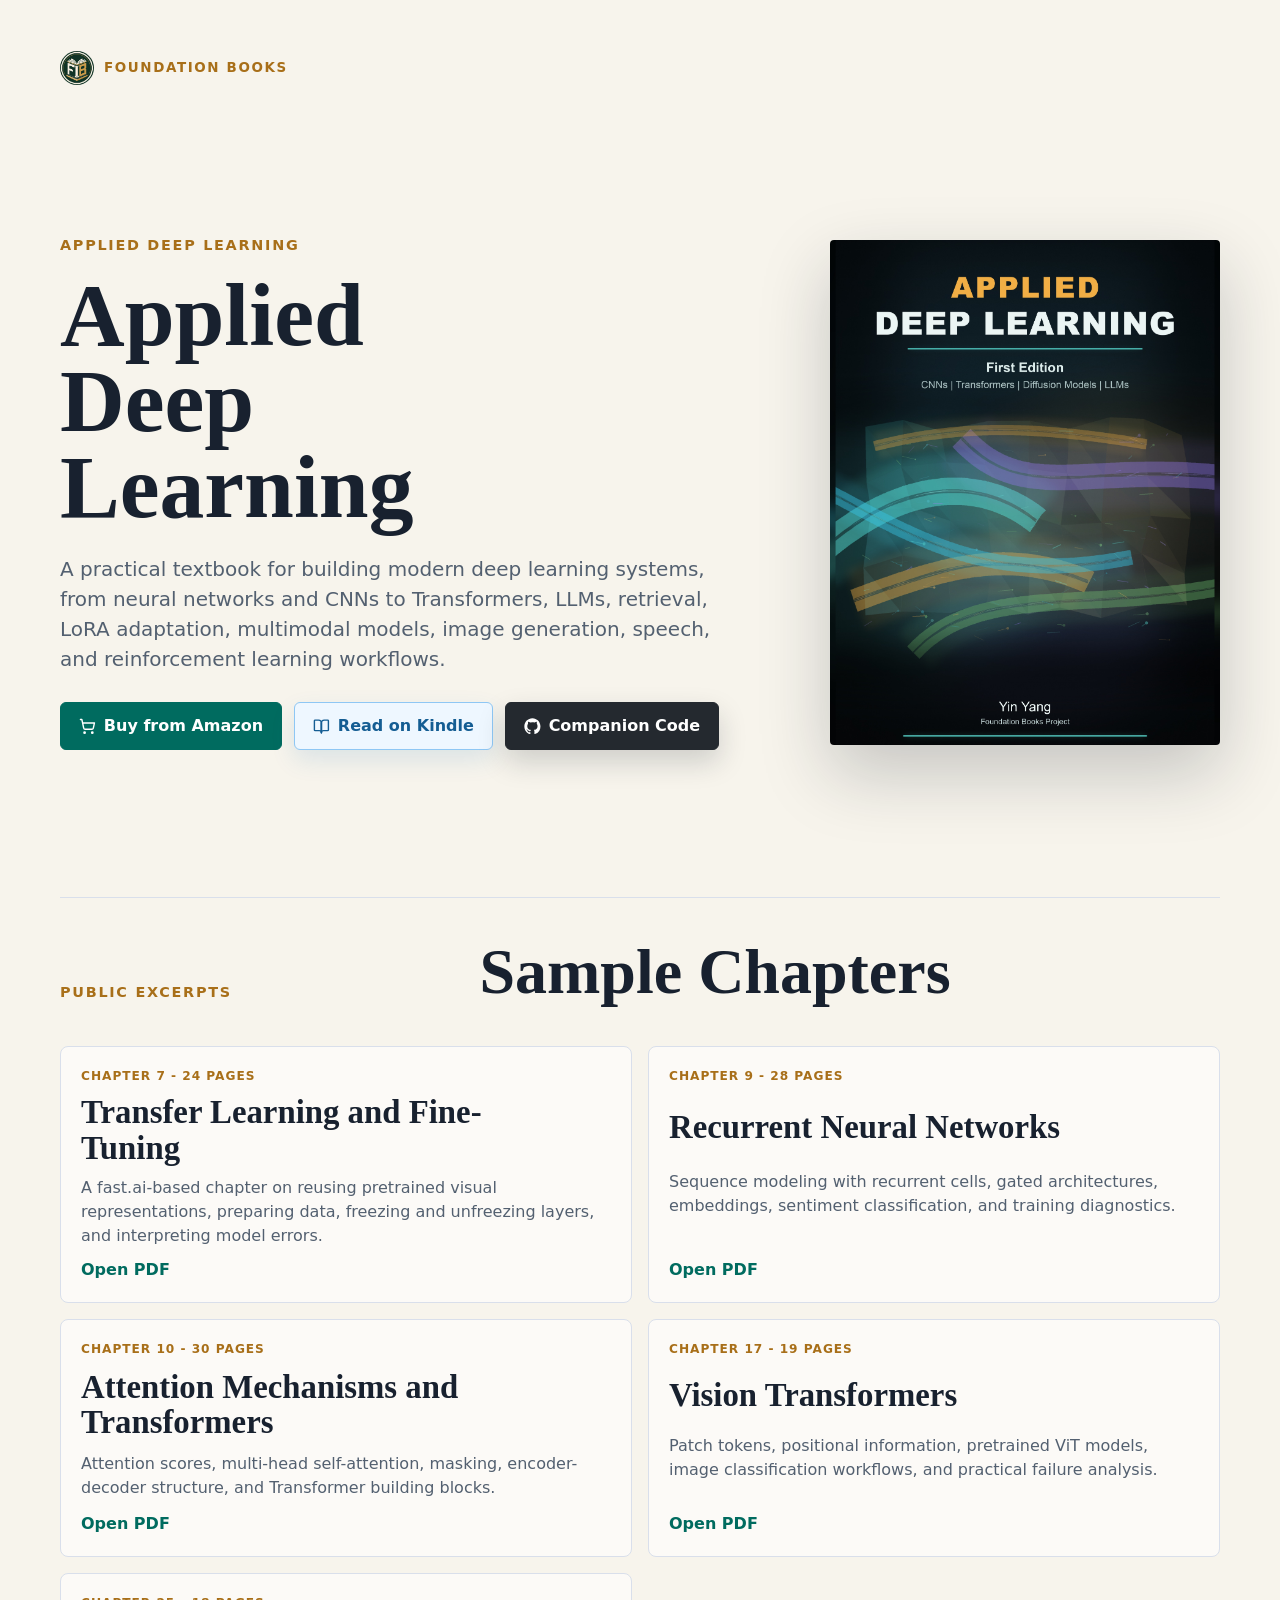
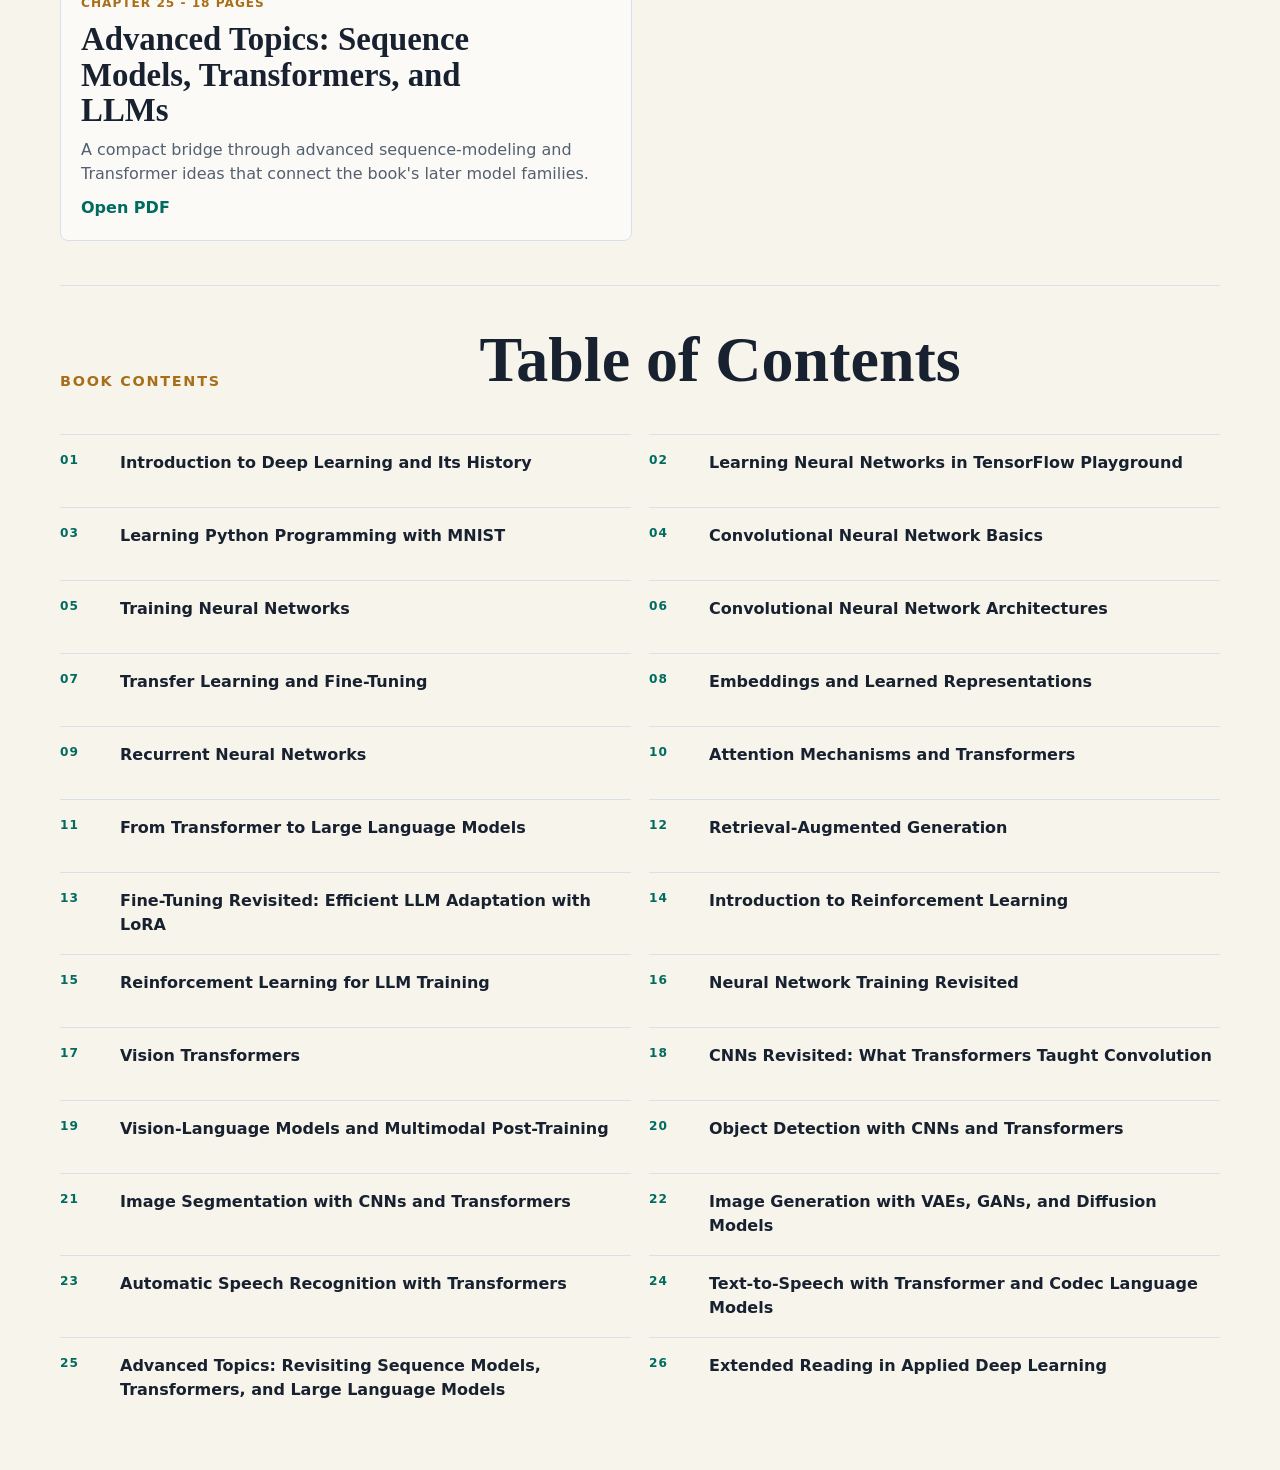
==== applied-deep-learning/index.html @ d420e92d "Update ADL Kindle link" ====
<!doctype html>
<html lang="en">
  <head>
    <meta charset="utf-8">
    <meta name="viewport" content="width=device-width, initial-scale=1">
    <title>Applied Deep Learning | Foundation Books</title>
    <meta
      name="description"
      content="Book page for Applied Deep Learning by Yin Yang, with sample chapters, table of contents, Amazon, and companion code."
    >
    <meta property="og:title" content="Applied Deep Learning">
    <meta
      property="og:description"
      content="A Foundation Books textbook page with sample chapters, table of contents, Amazon, and companion code."
    >
    <meta property="og:type" content="book">
    <meta property="og:image" content="../assets/applied-deep-learning-cover.jpg">
    <link rel="icon" type="image/png" href="../assets/foundation-books-logo.png">
    <link rel="apple-touch-icon" href="../assets/foundation-books-logo.png">
    <link rel="stylesheet" href="../styles.css?v=kindle-button-20260619-2">
  </head>
  <body>
    <main class="page book-page">
      <nav class="site-nav" aria-label="Site">
        <a class="site-brand" href="../">
          <img
            class="site-brand-logo"
            src="../assets/foundation-books-logo.png"
            alt=""
            width="460"
            height="460"
          >
          <span>Foundation Books</span>
        </a>
      </nav>
      <section class="hero" aria-labelledby="title">
        <div class="hero-copy">
          <p class="publisher">Applied Deep Learning</p>
          <h1 id="title">Applied Deep Learning</h1>
          <p class="subtitle">
            A practical textbook for building modern deep learning systems,
            from neural networks and CNNs to Transformers, LLMs, retrieval,
            LoRA adaptation, multimodal models, image generation, speech, and
            reinforcement learning workflows.
          </p>
          <div class="actions" aria-label="Primary links">
            <a
              class="button primary"
              href="https://www.amazon.com/dp/B0GZF7QRSH"
            >
              <svg
                class="button-icon"
                aria-hidden="true"
                viewBox="0 0 24 24"
                fill="none"
                stroke="currentColor"
                stroke-width="2"
                stroke-linecap="round"
                stroke-linejoin="round"
              >
                <circle cx="8" cy="21" r="1"></circle>
                <circle cx="19" cy="21" r="1"></circle>
                <path d="M2.05 2.05h2l2.66 12.42a2 2 0 0 0 2 1.58h9.78a2 2 0 0 0 1.95-1.57l1.65-7.43H5.12"></path>
              </svg>
              <span>Buy from Amazon</span>
            </a>
            <a
              class="button kindle"
              href="https://www.amazon.com/dp/B0GZF9221X"
            >
              <svg
                class="button-icon"
                aria-hidden="true"
                viewBox="0 0 24 24"
                fill="none"
                stroke="currentColor"
                stroke-width="2"
                stroke-linecap="round"
                stroke-linejoin="round"
              >
                <path d="M12 7v14"></path>
                <path d="M3 18a1 1 0 0 1-1-1V4a1 1 0 0 1 1-1h5a4 4 0 0 1 4 4v14a3 3 0 0 0-3-3z"></path>
                <path d="M21 18a1 1 0 0 0 1-1V4a1 1 0 0 0-1-1h-5a4 4 0 0 0-4 4v14a3 3 0 0 1 3-3z"></path>
              </svg>
              <span>Read on Kindle</span>
            </a>
            <a
              class="button github"
              href="https://github.com/foundation-books/applied-deep-learning-code"
            >
              <svg
                class="button-icon"
                aria-hidden="true"
                viewBox="0 0 24 24"
                fill="currentColor"
              >
                <path d="M12 .5C5.65.5.5 5.65.5 12c0 5.09 3.29 9.39 7.86 10.91.58.1.79-.25.79-.56v-2.16c-3.2.7-3.87-1.36-3.87-1.36-.52-1.33-1.28-1.69-1.28-1.69-1.05-.72.08-.71.08-.71 1.16.08 1.77 1.19 1.77 1.19 1.03 1.76 2.7 1.25 3.36.96.1-.75.4-1.25.73-1.54-2.55-.29-5.24-1.28-5.24-5.68 0-1.25.45-2.28 1.19-3.08-.12-.29-.52-1.46.11-3.04 0 0 .97-.31 3.17 1.18A10.9 10.9 0 0 1 12 6.02c.98 0 1.96.13 2.88.39 2.2-1.49 3.17-1.18 3.17-1.18.63 1.58.23 2.75.11 3.04.74.8 1.19 1.83 1.19 3.08 0 4.42-2.69 5.39-5.25 5.68.41.36.78 1.06.78 2.14v3.18c0 .31.21.67.79.56A11.51 11.51 0 0 0 23.5 12C23.5 5.65 18.35.5 12 .5Z"></path>
              </svg>
              <span>Companion Code</span>
            </a>
          </div>
        </div>
        <figure class="cover-panel">
          <img
            src="../assets/applied-deep-learning-cover.jpg"
            alt="Cover of Applied Deep Learning"
            width="2550"
            height="3300"
          >
        </figure>
      </section>
      <section class="samples" aria-labelledby="sample-chapters">
        <div class="section-heading">
          <p class="publisher">Public excerpts</p>
          <h2 id="sample-chapters">Sample Chapters</h2>
        </div>
        <div class="sample-list">
          <a
            class="sample-card"
            href="sample-chapters/transfer-learning-and-fine-tuning.pdf"
          >
            <span class="sample-meta">Chapter 7 - 24 pages</span>
            <span class="sample-title">Transfer Learning and Fine-Tuning</span>
            <span class="sample-description">
              A fast.ai-based chapter on reusing pretrained visual
              representations, preparing data, freezing and unfreezing layers,
              and interpreting model errors.
            </span>
            <span class="sample-action">Open PDF</span>
          </a>
          <a
            class="sample-card"
            href="sample-chapters/recurrent-neural-networks.pdf"
          >
            <span class="sample-meta">Chapter 9 - 28 pages</span>
            <span class="sample-title">Recurrent Neural Networks</span>
            <span class="sample-description">
              Sequence modeling with recurrent cells, gated architectures,
              embeddings, sentiment classification, and training diagnostics.
            </span>
            <span class="sample-action">Open PDF</span>
          </a>
          <a
            class="sample-card"
            href="sample-chapters/attention-mechanisms-and-transformers.pdf"
          >
            <span class="sample-meta">Chapter 10 - 30 pages</span>
            <span class="sample-title">Attention Mechanisms and Transformers</span>
            <span class="sample-description">
              Attention scores, multi-head self-attention, masking,
              encoder-decoder structure, and Transformer building blocks.
            </span>
            <span class="sample-action">Open PDF</span>
          </a>
          <a
            class="sample-card"
            href="sample-chapters/vision-transformers.pdf"
          >
            <span class="sample-meta">Chapter 17 - 19 pages</span>
            <span class="sample-title">Vision Transformers</span>
            <span class="sample-description">
              Patch tokens, positional information, pretrained ViT models,
              image classification workflows, and practical failure analysis.
            </span>
            <span class="sample-action">Open PDF</span>
          </a>
          <a
            class="sample-card"
            href="sample-chapters/advanced-topics-sequence-models-transformers-llms.pdf"
          >
            <span class="sample-meta">Chapter 25 - 18 pages</span>
            <span class="sample-title">
              Advanced Topics: Sequence Models, Transformers, and LLMs
            </span>
            <span class="sample-description">
              A compact bridge through advanced sequence-modeling and
              Transformer ideas that connect the book's later model families.
            </span>
            <span class="sample-action">Open PDF</span>
          </a>
        </div>
      </section>
      <section class="contents" aria-labelledby="contents-title">
        <div class="section-heading">
          <p class="publisher">Book contents</p>
          <h2 id="contents-title">Table of Contents</h2>
        </div>
        <ol class="toc-list">
          <li>Introduction to Deep Learning and Its History</li>
          <li>Learning Neural Networks in TensorFlow Playground</li>
          <li>Learning Python Programming with MNIST</li>
          <li>Convolutional Neural Network Basics</li>
          <li>Training Neural Networks</li>
          <li>Convolutional Neural Network Architectures</li>
          <li>Transfer Learning and Fine-Tuning</li>
          <li>Embeddings and Learned Representations</li>
          <li>Recurrent Neural Networks</li>
          <li>Attention Mechanisms and Transformers</li>
          <li>From Transformer to Large Language Models</li>
          <li>Retrieval-Augmented Generation</li>
          <li>Fine-Tuning Revisited: Efficient LLM Adaptation with LoRA</li>
          <li>Introduction to Reinforcement Learning</li>
          <li>Reinforcement Learning for LLM Training</li>
          <li>Neural Network Training Revisited</li>
          <li>Vision Transformers</li>
          <li>CNNs Revisited: What Transformers Taught Convolution</li>
          <li>Vision-Language Models and Multimodal Post-Training</li>
          <li>Object Detection with CNNs and Transformers</li>
          <li>Image Segmentation with CNNs and Transformers</li>
          <li>Image Generation with VAEs, GANs, and Diffusion Models</li>
          <li>Automatic Speech Recognition with Transformers</li>
          <li>Text-to-Speech with Transformer and Codec Language Models</li>
          <li>
            Advanced Topics: Revisiting Sequence Models, Transformers, and
            Large Language Models
          </li>
          <li>Extended Reading in Applied Deep Learning</li>
        </ol>
      </section>
    </main>
  </body>
</html>
---- styles.css ----
:root {
  color-scheme: light;
  --ink: #18212f;
  --muted: #536070;
  --line: #d9dfeb;
  --paper: #f7f4ec;
  --panel: #ffffff;
  --accent: #006b5f;
  --accent-strong: #034b42;
  --gold: #a86f19;
}

* {
  box-sizing: border-box;
}

html {
  min-height: 100%;
  background: var(--paper);
}

body {
  min-height: 100%;
  margin: 0;
  color: var(--ink);
  font-family:
    Inter, ui-sans-serif, system-ui, -apple-system, BlinkMacSystemFont, "Segoe UI",
    sans-serif;
  line-height: 1.5;
}

a {
  color: inherit;
}

.page {
  min-height: 100vh;
  padding: clamp(24px, 4vw, 56px);
}

.home-page {
  display: block;
}

.home-header,
.book-shelf,
.site-nav {
  max-width: 1160px;
  margin-right: auto;
  margin-left: auto;
}

.home-header {
  padding-top: clamp(12px, 4vw, 48px);
}

.home-header h1 {
  max-width: 13ch;
}

.brand-lockup {
  display: inline-flex;
  align-items: center;
  gap: 14px;
  margin-bottom: 16px;
}

.brand-lockup .publisher {
  margin: 0;
}

.brand-logo {
  display: block;
  width: clamp(58px, 8vw, 76px);
  height: auto;
  border-radius: 50%;
  box-shadow: 0 16px 36px rgba(24, 33, 47, 0.16);
}

.book-shelf {
  margin-top: clamp(42px, 8vw, 86px);
  padding-top: clamp(24px, 4vw, 42px);
  border-top: 1px solid var(--line);
}

.site-nav {
  margin-bottom: clamp(24px, 4vw, 40px);
}

.site-nav a {
  color: var(--gold);
  font-size: 0.84rem;
  font-weight: 900;
  letter-spacing: 0.12em;
  text-decoration: none;
  text-transform: uppercase;
}

.site-brand {
  display: inline-flex;
  align-items: center;
  gap: 10px;
}

.site-brand-logo {
  display: block;
  width: 34px;
  height: auto;
  border-radius: 50%;
}

.site-nav a:hover,
.site-nav a:focus-visible {
  color: var(--accent);
}

.book-card {
  display: grid;
  grid-template-columns: minmax(180px, 270px) minmax(0, 1fr);
  gap: clamp(22px, 5vw, 54px);
  align-items: center;
  margin-top: clamp(24px, 5vw, 42px);
  padding: clamp(18px, 4vw, 34px);
  border: 1px solid var(--line);
  border-radius: 8px;
  background: rgba(255, 255, 255, 0.64);
  text-decoration: none;
}

.book-card:hover,
.book-card:focus-visible,
.book-card:focus-within {
  border-color: rgba(0, 107, 95, 0.42);
  background: #ffffff;
}

.book-card:focus-visible {
  outline: 3px solid rgba(0, 107, 95, 0.28);
  outline-offset: 3px;
}

.book-card img {
  display: block;
  width: 100%;
  height: auto;
  border-radius: 4px;
  box-shadow: 0 22px 52px rgba(24, 33, 47, 0.18);
}

.book-card-cover,
.book-card-title-link {
  color: inherit;
  text-decoration: none;
}

.book-card-cover:focus-visible,
.book-card-title-link:focus-visible {
  outline: 3px solid rgba(0, 107, 95, 0.28);
  outline-offset: 3px;
}

.book-card-copy {
  display: grid;
  gap: 12px;
}

.book-card-label {
  color: var(--gold);
  font-size: 0.78rem;
  font-weight: 900;
  letter-spacing: 0.08em;
  text-transform: uppercase;
}

.book-card-title {
  font-family: Georgia, "Times New Roman", serif;
  font-size: clamp(2rem, 5vw, 4.25rem);
  font-weight: 700;
  line-height: 1.02;
}

.book-card-description {
  max-width: 48ch;
  color: var(--muted);
  font-size: clamp(1.05rem, 2vw, 1.22rem);
}

.book-card-meta {
  color: var(--muted);
  font-weight: 800;
}

.book-card-actions {
  display: flex;
  flex-wrap: wrap;
  gap: 10px;
  align-items: center;
  justify-self: start;
  margin-top: 2px;
}

.book-card-actions .button {
  min-height: 44px;
  padding: 0 14px;
}

.hero {
  display: grid;
  grid-template-columns: minmax(0, 1fr) minmax(260px, 390px);
  gap: clamp(28px, 5vw, 72px);
  align-items: center;
  max-width: 1160px;
  min-height: min(760px, calc(100vh - clamp(112px, 14vw, 180px)));
  margin: 0 auto;
}

.hero-copy {
  max-width: 680px;
  min-width: 0;
}

.publisher {
  margin: 0 0 16px;
  color: var(--gold);
  font-size: 0.9rem;
  font-weight: 800;
  letter-spacing: 0.12em;
  text-transform: uppercase;
}

h1 {
  max-width: min(100%, 11ch);
  margin: 0;
  font-family: Georgia, "Times New Roman", serif;
  font-size: clamp(3rem, 7vw, 6.2rem);
  font-weight: 700;
  letter-spacing: 0;
  line-height: 0.96;
  overflow-wrap: break-word;
}

.subtitle {
  max-width: 62ch;
  margin: 24px 0 0;
  color: var(--muted);
  font-size: clamp(1.05rem, 2vw, 1.25rem);
}

.actions {
  display: flex;
  flex-wrap: wrap;
  gap: 12px;
  margin-top: 28px;
}

.button {
  display: inline-flex;
  align-items: center;
  justify-content: center;
  gap: 8px;
  min-height: 48px;
  padding: 0 18px;
  border: 1px solid var(--line);
  border-radius: 6px;
  font-weight: 800;
  text-decoration: none;
}

.button-icon {
  flex: 0 0 auto;
  width: 1.05em;
  height: 1.05em;
}

.button.primary {
  border-color: var(--accent);
  background: var(--accent);
  color: #ffffff;
}

.button.primary:hover,
.button.primary:focus-visible {
  background: var(--accent-strong);
  border-color: var(--accent-strong);
}

.button.secondary {
  background: rgba(255, 255, 255, 0.62);
}

.button.secondary:hover,
.button.secondary:focus-visible {
  background: #ffffff;
}

.button.kindle {
  border-color: #8ec7f4;
  background: #eef7ff;
  color: #145d93;
  box-shadow: 0 10px 24px rgba(20, 110, 180, 0.12);
}

.button.kindle:hover,
.button.kindle:focus-visible {
  border-color: #146eb4;
  background: #146eb4;
  color: #ffffff;
  box-shadow: 0 14px 30px rgba(20, 110, 180, 0.24);
}

.button.github {
  border-color: #24292f;
  background: #24292f;
  color: #ffffff;
  box-shadow: 0 12px 28px rgba(24, 33, 47, 0.18);
}

.button.github:hover,
.button.github:focus-visible {
  border-color: #0969da;
  background: #0969da;
  box-shadow: 0 14px 32px rgba(9, 105, 218, 0.22);
}

.button:focus-visible {
  outline: 3px solid rgba(0, 107, 95, 0.28);
  outline-offset: 3px;
}

.facts {
  display: grid;
  grid-template-columns: repeat(3, minmax(0, 1fr));
  gap: 14px;
  margin: 34px 0 0;
}

.facts div {
  padding-top: 14px;
  border-top: 1px solid var(--line);
}

.facts dt {
  margin: 0 0 4px;
  color: var(--muted);
  font-size: 0.75rem;
  font-weight: 800;
  letter-spacing: 0.08em;
  text-transform: uppercase;
}

.facts dd {
  margin: 0;
  font-weight: 800;
}

.cover-panel {
  margin: 0;
  min-width: 0;
}

.cover-panel img {
  display: block;
  width: 100%;
  height: auto;
  border-radius: 4px;
  box-shadow: 0 28px 70px rgba(24, 33, 47, 0.22);
}

.contents {
  max-width: 1160px;
  margin: clamp(18px, 4vw, 44px) auto 0;
  padding-top: clamp(24px, 4vw, 42px);
  border-top: 1px solid var(--line);
}

.samples {
  max-width: 1160px;
  margin: clamp(18px, 4vw, 44px) auto 0;
  padding-top: clamp(24px, 4vw, 42px);
  border-top: 1px solid var(--line);
}

.section-heading {
  display: grid;
  grid-template-columns: minmax(0, 0.48fr) minmax(0, 1fr);
  gap: clamp(18px, 5vw, 64px);
  align-items: end;
}

.section-heading .publisher {
  margin: 0;
}

h2 {
  margin: 0;
  font-family: Georgia, "Times New Roman", serif;
  font-size: clamp(2rem, 5vw, 4rem);
  line-height: 1;
}

.toc-list {
  display: grid;
  grid-template-columns: repeat(2, minmax(0, 1fr));
  gap: 1px 18px;
  margin: clamp(24px, 5vw, 42px) 0 0;
  padding: 0;
  list-style: none;
  counter-reset: chapters;
}

.toc-list li {
  display: grid;
  grid-template-columns: 44px minmax(0, 1fr);
  gap: 16px;
  min-height: 72px;
  padding: 16px 0;
  border-top: 1px solid var(--line);
  color: var(--ink);
  font-weight: 800;
  counter-increment: chapters;
}

.toc-list li::before {
  color: var(--accent);
  content: counter(chapters, decimal-leading-zero);
  font-size: 0.76rem;
  font-weight: 900;
  letter-spacing: 0.08em;
}

.sample-list {
  display: grid;
  grid-template-columns: repeat(2, minmax(0, 1fr));
  gap: 16px;
  margin: clamp(24px, 5vw, 42px) 0 0;
}

.sample-card {
  display: grid;
  gap: 10px;
  min-height: 238px;
  padding: 20px;
  border: 1px solid var(--line);
  border-radius: 8px;
  background: rgba(255, 255, 255, 0.62);
  text-decoration: none;
}

.sample-card:hover,
.sample-card:focus-visible {
  border-color: rgba(0, 107, 95, 0.42);
  background: #ffffff;
}

.sample-card:focus-visible {
  outline: 3px solid rgba(0, 107, 95, 0.28);
  outline-offset: 3px;
}

.sample-meta {
  color: var(--gold);
  font-size: 0.76rem;
  font-weight: 900;
  letter-spacing: 0.08em;
  text-transform: uppercase;
}

.sample-title {
  max-width: 28ch;
  font-family: Georgia, "Times New Roman", serif;
  font-size: clamp(1.45rem, 3vw, 2.05rem);
  font-weight: 700;
  line-height: 1.08;
}

.sample-description {
  color: var(--muted);
}

.sample-action {
  align-self: end;
  color: var(--accent);
  font-weight: 900;
}

@media (max-width: 960px) {
  .book-page .hero {
    grid-template-columns: 1fr;
    align-items: start;
    min-height: 0;
  }

  .book-page .cover-panel {
    max-width: 300px;
  }
}

@media (max-width: 820px) {
  .page {
    padding: 22px;
  }

  .book-card {
    grid-template-columns: 1fr;
    align-items: start;
  }

  .book-card img {
    max-width: 240px;
  }

  .hero {
    grid-template-columns: 1fr;
    align-items: start;
    min-height: 0;
  }

  h1 {
    max-width: none;
  }

  .cover-panel {
    max-width: 280px;
  }

  .facts {
    grid-template-columns: repeat(3, minmax(0, 1fr));
    gap: 10px;
  }

  .facts dt {
    font-size: 0.68rem;
  }

  .facts dd {
    font-size: 0.9rem;
  }

  .section-heading,
  .sample-list,
  .toc-list {
    grid-template-columns: 1fr;
  }
}

@media (max-width: 460px) {
  .site-nav {
    margin-bottom: 18px;
  }

  .actions {
    display: grid;
    margin-top: 22px;
  }

  .button {
    width: 100%;
  }

  .book-card {
    padding: 16px;
  }

  .book-card img {
    max-width: 172px;
  }

  .facts {
    display: none;
  }

  .book-page .hero {
    gap: 20px;
  }

  .book-page .cover-panel {
    max-width: 210px;
  }
}
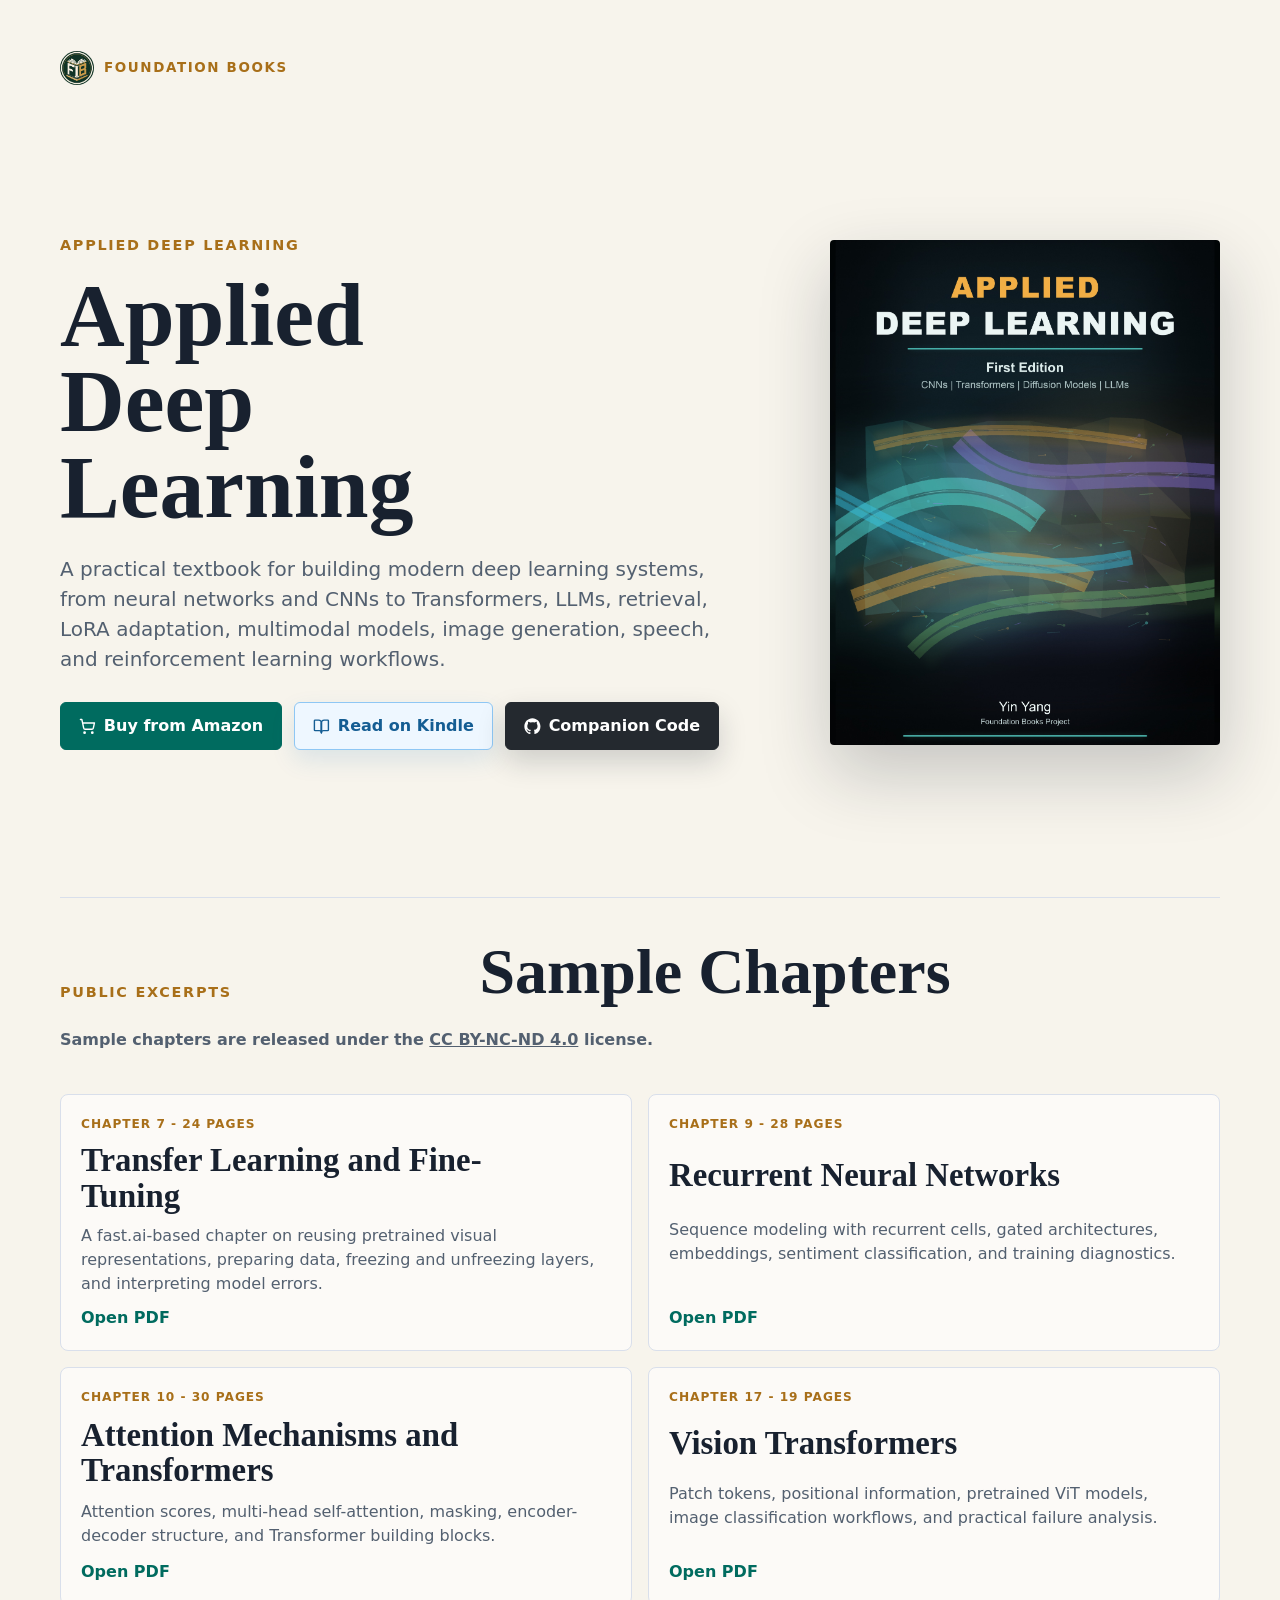
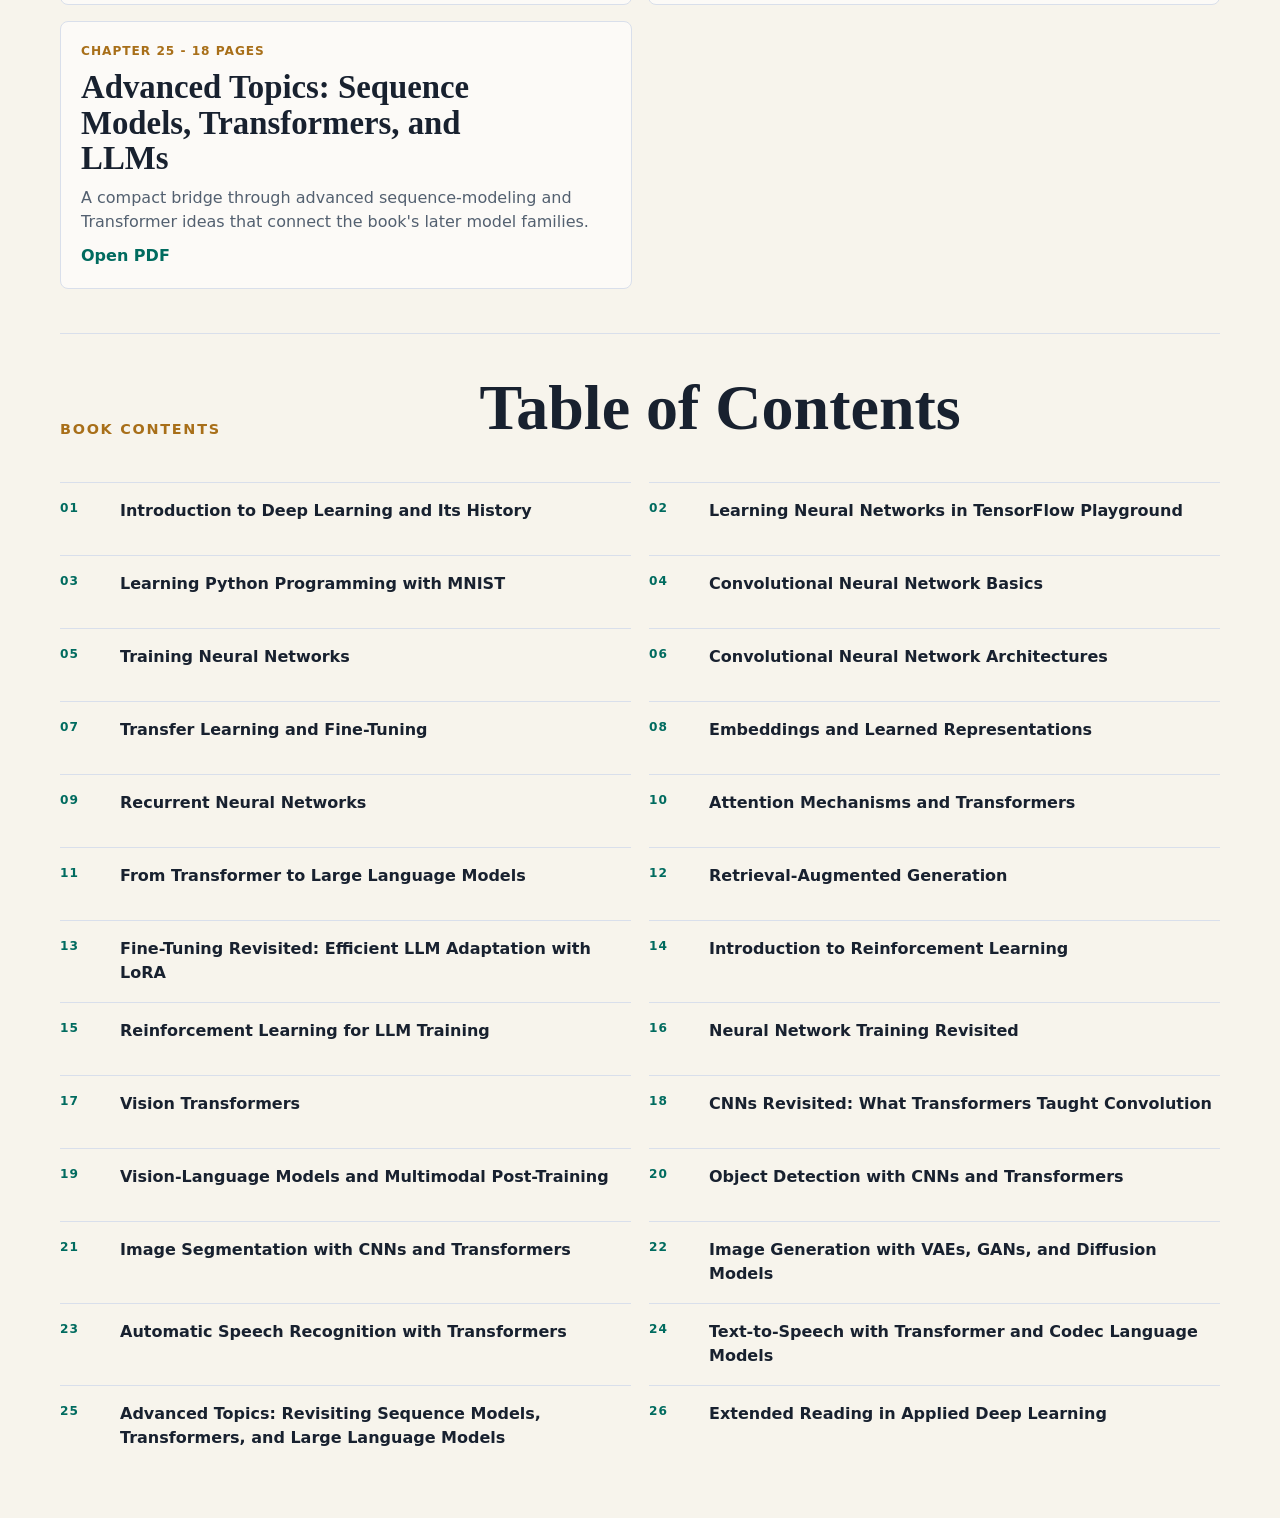
==== commit 69200cbf: "Link sample chapter Creative Commons license" ====
--- a/applied-deep-learning/index.html
+++ b/applied-deep-learning/index.html
@@ -114,6 +114,11 @@
           <p class="publisher">Public excerpts</p>
           <h2 id="sample-chapters">Sample Chapters</h2>
         </div>
+        <p class="license-note">
+          Sample chapters are released under the
+          <a href="https://creativecommons.org/licenses/by-nc-nd/4.0/">CC BY-NC-ND 4.0</a>
+          license.
+        </p>
         <div class="sample-list">
           <a
             class="sample-card"
--- a/styles.css
+++ b/styles.css
@@ -391,6 +391,13 @@
   margin: 0;
 }
 
+.license-note {
+  margin: clamp(14px, 3vw, 24px) 0 0;
+  max-width: 68ch;
+  color: var(--muted);
+  font-weight: 700;
+}
+
 h2 {
   margin: 0;
   font-family: Georgia, "Times New Roman", serif;
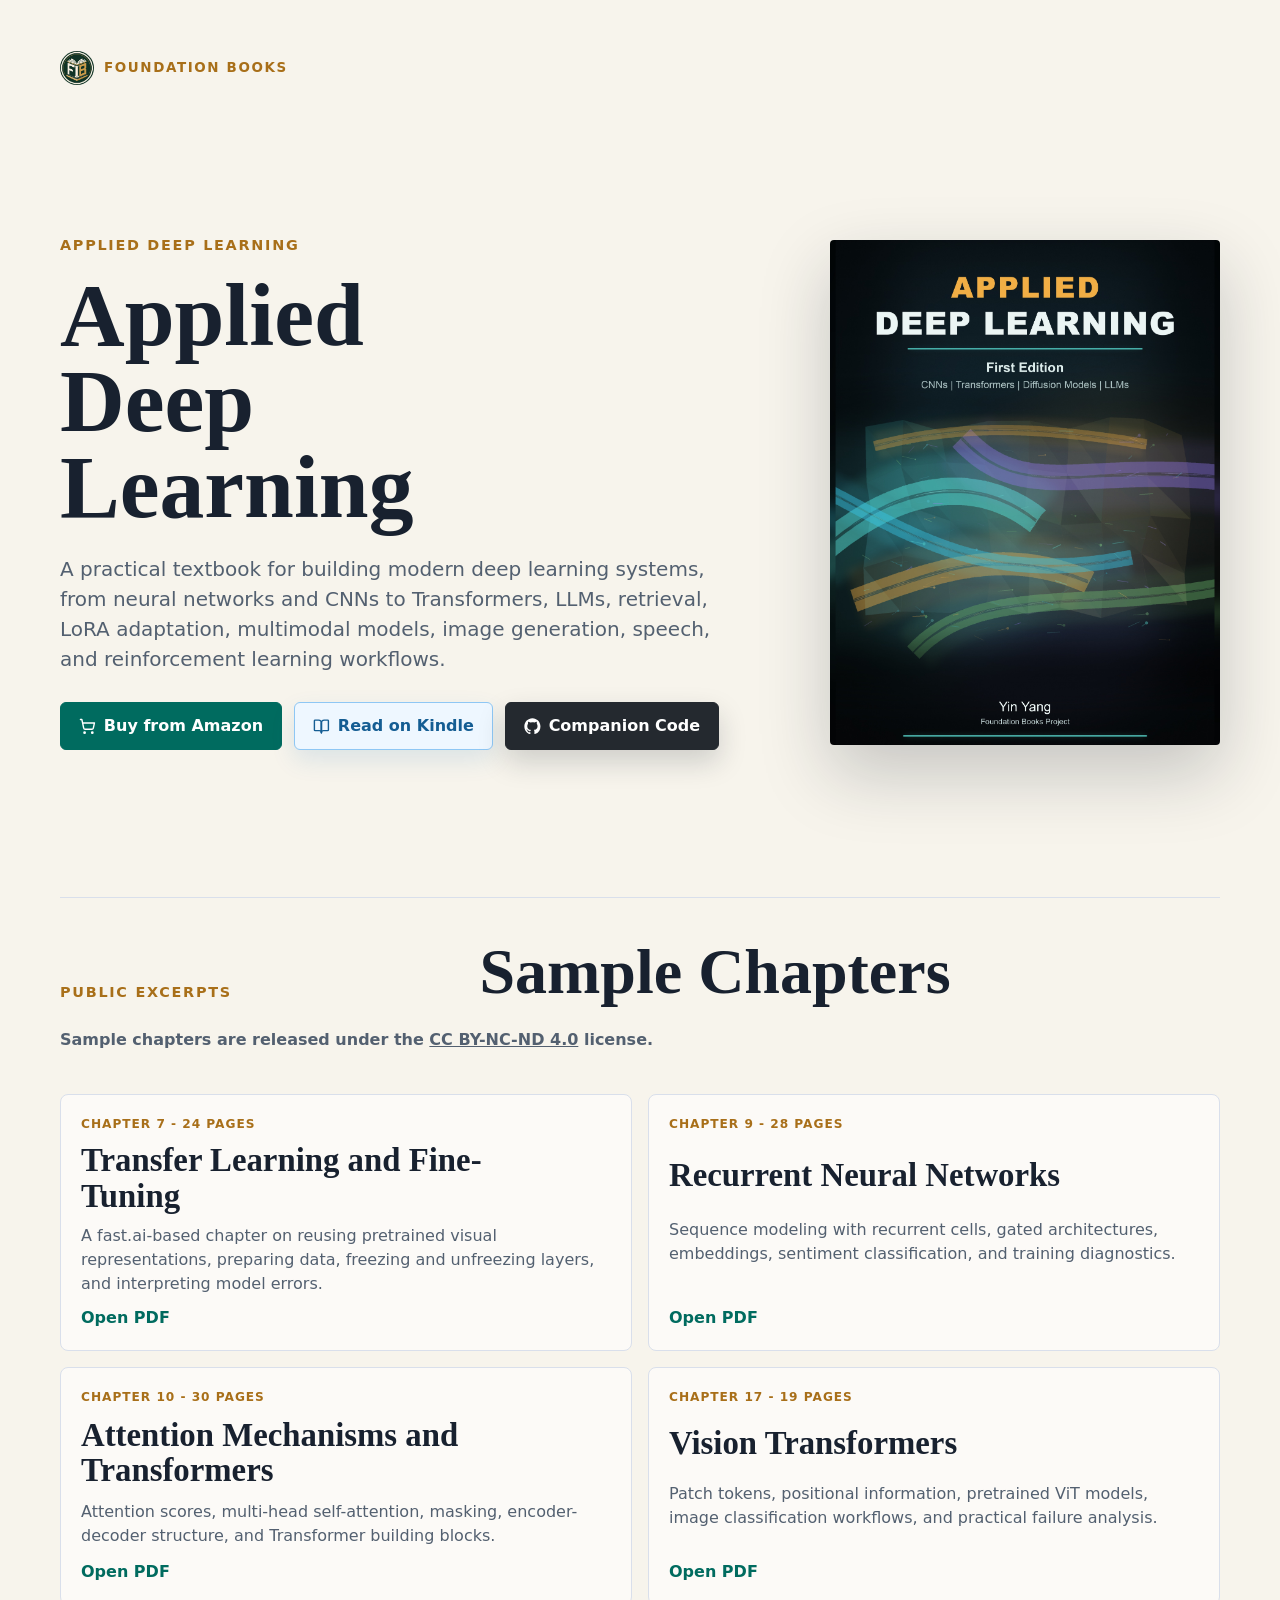
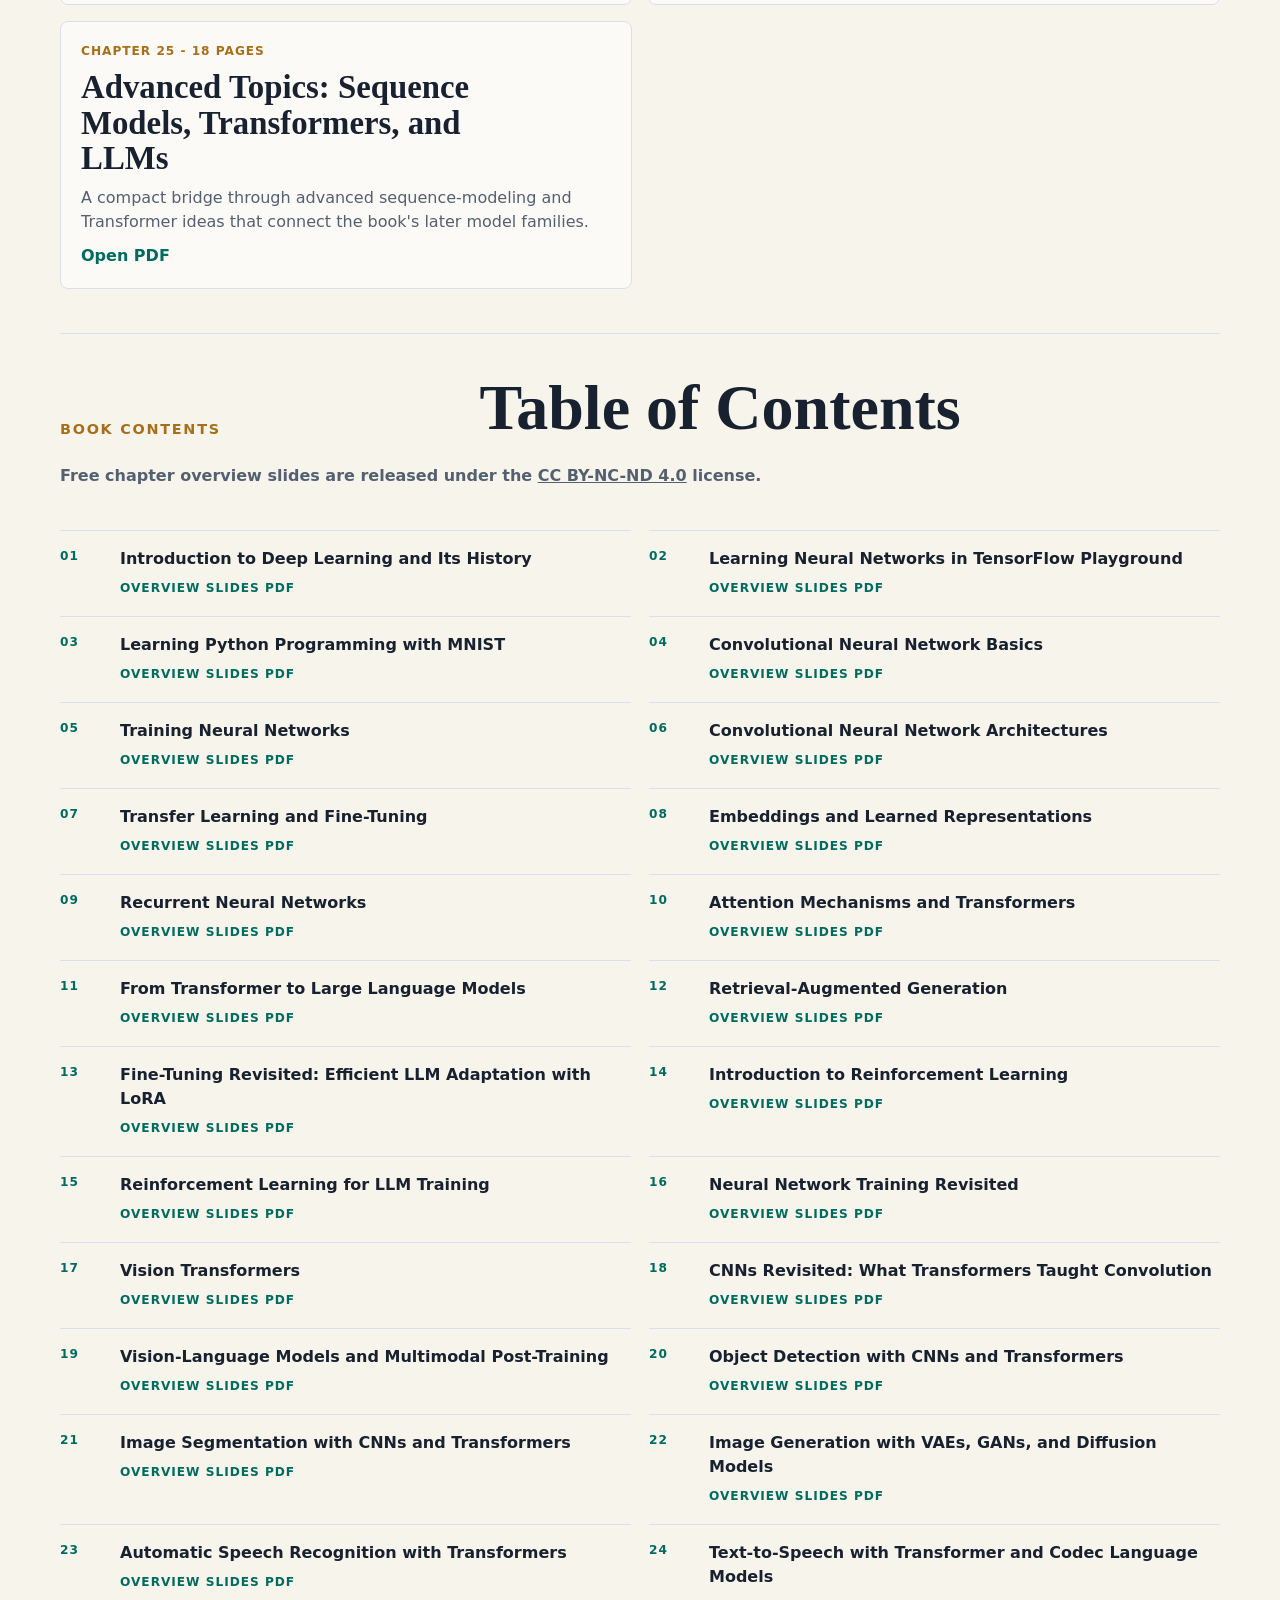
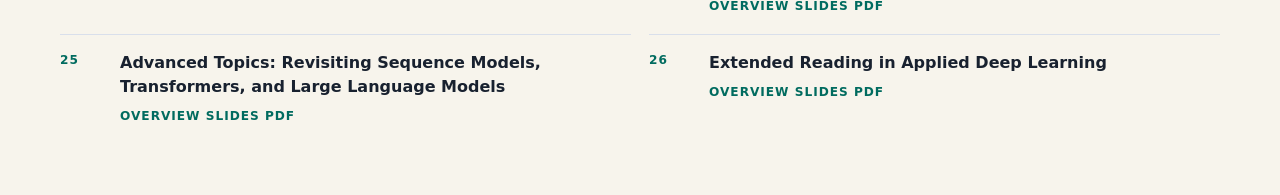
==== commit 9c6ba48b: "Add chapter overview slides to Applied Deep Learning page" ====
--- a/applied-deep-learning/index.html
+++ b/applied-deep-learning/index.html
@@ -6,18 +6,18 @@
     <title>Applied Deep Learning | Foundation Books</title>
     <meta
       name="description"
-      content="Book page for Applied Deep Learning by Yin Yang, with sample chapters, table of contents, Amazon, and companion code."
+      content="Book page for Applied Deep Learning by Yin Yang, with sample chapters, free chapter overview slides, table of contents, Amazon, and companion code."
     >
     <meta property="og:title" content="Applied Deep Learning">
     <meta
       property="og:description"
-      content="A Foundation Books textbook page with sample chapters, table of contents, Amazon, and companion code."
+      content="A Foundation Books textbook page with sample chapters, free chapter overview slides, table of contents, Amazon, and companion code."
     >
     <meta property="og:type" content="book">
     <meta property="og:image" content="../assets/applied-deep-learning-cover.jpg">
     <link rel="icon" type="image/png" href="../assets/foundation-books-logo.png">
     <link rel="apple-touch-icon" href="../assets/foundation-books-logo.png">
-    <link rel="stylesheet" href="../styles.css?v=kindle-button-20260619-2">
+    <link rel="stylesheet" href="../styles.css?v=chapter-slides-20260624-1">
   </head>
   <body>
     <main class="page book-page">
@@ -190,36 +190,168 @@
           <p class="publisher">Book contents</p>
           <h2 id="contents-title">Table of Contents</h2>
         </div>
+        <p class="license-note">
+          Free chapter overview slides are released under the
+          <a href="https://creativecommons.org/licenses/by-nc-nd/4.0/">CC BY-NC-ND 4.0</a>
+          license.
+        </p>
         <ol class="toc-list">
-          <li>Introduction to Deep Learning and Its History</li>
-          <li>Learning Neural Networks in TensorFlow Playground</li>
-          <li>Learning Python Programming with MNIST</li>
-          <li>Convolutional Neural Network Basics</li>
-          <li>Training Neural Networks</li>
-          <li>Convolutional Neural Network Architectures</li>
-          <li>Transfer Learning and Fine-Tuning</li>
-          <li>Embeddings and Learned Representations</li>
-          <li>Recurrent Neural Networks</li>
-          <li>Attention Mechanisms and Transformers</li>
-          <li>From Transformer to Large Language Models</li>
-          <li>Retrieval-Augmented Generation</li>
-          <li>Fine-Tuning Revisited: Efficient LLM Adaptation with LoRA</li>
-          <li>Introduction to Reinforcement Learning</li>
-          <li>Reinforcement Learning for LLM Training</li>
-          <li>Neural Network Training Revisited</li>
-          <li>Vision Transformers</li>
-          <li>CNNs Revisited: What Transformers Taught Convolution</li>
-          <li>Vision-Language Models and Multimodal Post-Training</li>
-          <li>Object Detection with CNNs and Transformers</li>
-          <li>Image Segmentation with CNNs and Transformers</li>
-          <li>Image Generation with VAEs, GANs, and Diffusion Models</li>
-          <li>Automatic Speech Recognition with Transformers</li>
-          <li>Text-to-Speech with Transformer and Codec Language Models</li>
-          <li>
-            Advanced Topics: Revisiting Sequence Models, Transformers, and
-            Large Language Models
-          </li>
-          <li>Extended Reading in Applied Deep Learning</li>
+          <li>
+            <div class="toc-entry">
+              <span class="toc-title">Introduction to Deep Learning and Its History</span>
+              <a class="toc-slide-link" href="chapter-overview-slides/chapter-01-introduction-to-deep-learning-and-its-history.pdf">Overview slides PDF</a>
+            </div>
+          </li>
+          <li>
+            <div class="toc-entry">
+              <span class="toc-title">Learning Neural Networks in TensorFlow Playground</span>
+              <a class="toc-slide-link" href="chapter-overview-slides/chapter-02-learning-neural-networks-in-tensorflow-playground.pdf">Overview slides PDF</a>
+            </div>
+          </li>
+          <li>
+            <div class="toc-entry">
+              <span class="toc-title">Learning Python Programming with MNIST</span>
+              <a class="toc-slide-link" href="chapter-overview-slides/chapter-03-learning-python-programming-with-mnist.pdf">Overview slides PDF</a>
+            </div>
+          </li>
+          <li>
+            <div class="toc-entry">
+              <span class="toc-title">Convolutional Neural Network Basics</span>
+              <a class="toc-slide-link" href="chapter-overview-slides/chapter-04-convolutional-neural-network-basics.pdf">Overview slides PDF</a>
+            </div>
+          </li>
+          <li>
+            <div class="toc-entry">
+              <span class="toc-title">Training Neural Networks</span>
+              <a class="toc-slide-link" href="chapter-overview-slides/chapter-05-training-neural-networks.pdf">Overview slides PDF</a>
+            </div>
+          </li>
+          <li>
+            <div class="toc-entry">
+              <span class="toc-title">Convolutional Neural Network Architectures</span>
+              <a class="toc-slide-link" href="chapter-overview-slides/chapter-06-convolutional-neural-network-architectures.pdf">Overview slides PDF</a>
+            </div>
+          </li>
+          <li>
+            <div class="toc-entry">
+              <span class="toc-title">Transfer Learning and Fine-Tuning</span>
+              <a class="toc-slide-link" href="chapter-overview-slides/chapter-07-transfer-learning-and-fine-tuning.pdf">Overview slides PDF</a>
+            </div>
+          </li>
+          <li>
+            <div class="toc-entry">
+              <span class="toc-title">Embeddings and Learned Representations</span>
+              <a class="toc-slide-link" href="chapter-overview-slides/chapter-08-embeddings-and-learned-representations.pdf">Overview slides PDF</a>
+            </div>
+          </li>
+          <li>
+            <div class="toc-entry">
+              <span class="toc-title">Recurrent Neural Networks</span>
+              <a class="toc-slide-link" href="chapter-overview-slides/chapter-09-recurrent-neural-networks.pdf">Overview slides PDF</a>
+            </div>
+          </li>
+          <li>
+            <div class="toc-entry">
+              <span class="toc-title">Attention Mechanisms and Transformers</span>
+              <a class="toc-slide-link" href="chapter-overview-slides/chapter-10-attention-mechanisms-and-transformers.pdf">Overview slides PDF</a>
+            </div>
+          </li>
+          <li>
+            <div class="toc-entry">
+              <span class="toc-title">From Transformer to Large Language Models</span>
+              <a class="toc-slide-link" href="chapter-overview-slides/chapter-11-from-transformer-to-large-language-models.pdf">Overview slides PDF</a>
+            </div>
+          </li>
+          <li>
+            <div class="toc-entry">
+              <span class="toc-title">Retrieval-Augmented Generation</span>
+              <a class="toc-slide-link" href="chapter-overview-slides/chapter-12-retrieval-augmented-generation.pdf">Overview slides PDF</a>
+            </div>
+          </li>
+          <li>
+            <div class="toc-entry">
+              <span class="toc-title">Fine-Tuning Revisited: Efficient LLM Adaptation with LoRA</span>
+              <a class="toc-slide-link" href="chapter-overview-slides/chapter-13-fine-tuning-revisited-efficient-llm-adaptation-with-lora.pdf">Overview slides PDF</a>
+            </div>
+          </li>
+          <li>
+            <div class="toc-entry">
+              <span class="toc-title">Introduction to Reinforcement Learning</span>
+              <a class="toc-slide-link" href="chapter-overview-slides/chapter-14-introduction-to-reinforcement-learning.pdf">Overview slides PDF</a>
+            </div>
+          </li>
+          <li>
+            <div class="toc-entry">
+              <span class="toc-title">Reinforcement Learning for LLM Training</span>
+              <a class="toc-slide-link" href="chapter-overview-slides/chapter-15-reinforcement-learning-for-llm-training.pdf">Overview slides PDF</a>
+            </div>
+          </li>
+          <li>
+            <div class="toc-entry">
+              <span class="toc-title">Neural Network Training Revisited</span>
+              <a class="toc-slide-link" href="chapter-overview-slides/chapter-16-neural-network-training-revisited.pdf">Overview slides PDF</a>
+            </div>
+          </li>
+          <li>
+            <div class="toc-entry">
+              <span class="toc-title">Vision Transformers</span>
+              <a class="toc-slide-link" href="chapter-overview-slides/chapter-17-vision-transformers.pdf">Overview slides PDF</a>
+            </div>
+          </li>
+          <li>
+            <div class="toc-entry">
+              <span class="toc-title">CNNs Revisited: What Transformers Taught Convolution</span>
+              <a class="toc-slide-link" href="chapter-overview-slides/chapter-18-cnns-revisited-what-transformers-taught-convolution.pdf">Overview slides PDF</a>
+            </div>
+          </li>
+          <li>
+            <div class="toc-entry">
+              <span class="toc-title">Vision-Language Models and Multimodal Post-Training</span>
+              <a class="toc-slide-link" href="chapter-overview-slides/chapter-19-vision-language-models-and-multimodal-post-training.pdf">Overview slides PDF</a>
+            </div>
+          </li>
+          <li>
+            <div class="toc-entry">
+              <span class="toc-title">Object Detection with CNNs and Transformers</span>
+              <a class="toc-slide-link" href="chapter-overview-slides/chapter-20-object-detection-with-cnns-and-transformers.pdf">Overview slides PDF</a>
+            </div>
+          </li>
+          <li>
+            <div class="toc-entry">
+              <span class="toc-title">Image Segmentation with CNNs and Transformers</span>
+              <a class="toc-slide-link" href="chapter-overview-slides/chapter-21-image-segmentation-with-cnns-and-transformers.pdf">Overview slides PDF</a>
+            </div>
+          </li>
+          <li>
+            <div class="toc-entry">
+              <span class="toc-title">Image Generation with VAEs, GANs, and Diffusion Models</span>
+              <a class="toc-slide-link" href="chapter-overview-slides/chapter-22-image-generation-with-vaes-gans-and-diffusion-models.pdf">Overview slides PDF</a>
+            </div>
+          </li>
+          <li>
+            <div class="toc-entry">
+              <span class="toc-title">Automatic Speech Recognition with Transformers</span>
+              <a class="toc-slide-link" href="chapter-overview-slides/chapter-23-automatic-speech-recognition-with-transformers.pdf">Overview slides PDF</a>
+            </div>
+          </li>
+          <li>
+            <div class="toc-entry">
+              <span class="toc-title">Text-to-Speech with Transformer and Codec Language Models</span>
+              <a class="toc-slide-link" href="chapter-overview-slides/chapter-24-text-to-speech-with-transformer-and-codec-language-models.pdf">Overview slides PDF</a>
+            </div>
+          </li>
+          <li>
+            <div class="toc-entry">
+              <span class="toc-title">Advanced Topics: Revisiting Sequence Models, Transformers, and Large Language Models</span>
+              <a class="toc-slide-link" href="chapter-overview-slides/chapter-25-advanced-topics-revisiting-sequence-models-transformers-and-large-language-models.pdf">Overview slides PDF</a>
+            </div>
+          </li>
+          <li>
+            <div class="toc-entry">
+              <span class="toc-title">Extended Reading in Applied Deep Learning</span>
+              <a class="toc-slide-link" href="chapter-overview-slides/chapter-26-extended-reading-in-applied-deep-learning.pdf">Overview slides PDF</a>
+            </div>
+          </li>
         </ol>
       </section>
     </main>
--- a/styles.css
+++ b/styles.css
@@ -435,6 +435,39 @@
   letter-spacing: 0.08em;
 }
 
+.toc-entry {
+  min-width: 0;
+}
+
+.toc-title {
+  display: block;
+}
+
+.toc-slide-link {
+  display: inline-flex;
+  align-items: center;
+  justify-self: start;
+  margin-top: 8px;
+  color: var(--accent);
+  font-size: 0.76rem;
+  font-weight: 900;
+  letter-spacing: 0.08em;
+  text-decoration: none;
+  text-transform: uppercase;
+}
+
+.toc-slide-link:hover,
+.toc-slide-link:focus-visible {
+  color: var(--accent-strong);
+  text-decoration: underline;
+  text-underline-offset: 3px;
+}
+
+.toc-slide-link:focus-visible {
+  outline: 3px solid rgba(0, 107, 95, 0.28);
+  outline-offset: 3px;
+}
+
 .sample-list {
   display: grid;
   grid-template-columns: repeat(2, minmax(0, 1fr));
@@ -490,6 +523,138 @@
   font-weight: 900;
 }
 
+
+.book-card.two-volume {
+  grid-template-columns: minmax(260px, 360px) minmax(0, 1fr);
+}
+
+.book-card-covers {
+  display: grid;
+  grid-template-columns: repeat(2, minmax(0, 1fr));
+  gap: 12px;
+}
+
+.book-card-covers img {
+  max-width: none;
+}
+
+.two-volume-page .hero {
+  grid-template-columns: minmax(0, 1fr) minmax(300px, 520px);
+}
+
+.cover-stack {
+  display: grid;
+  grid-template-columns: repeat(2, minmax(0, 1fr));
+  gap: clamp(14px, 3vw, 26px);
+  align-items: end;
+  margin: 0;
+  min-width: 0;
+}
+
+.cover-stack img {
+  display: block;
+  width: 100%;
+  height: auto;
+  border-radius: 4px;
+  box-shadow: 0 28px 70px rgba(24, 33, 47, 0.22);
+}
+
+.cover-stack img:nth-child(2) {
+  margin-top: clamp(20px, 4vw, 42px);
+}
+
+.volume-grid {
+  display: grid;
+  grid-template-columns: repeat(2, minmax(0, 1fr));
+  gap: 16px;
+  max-width: 1160px;
+  margin: clamp(18px, 4vw, 44px) auto 0;
+  padding-top: clamp(24px, 4vw, 42px);
+  border-top: 1px solid var(--line);
+}
+
+.volume-card {
+  display: grid;
+  gap: 14px;
+  align-content: start;
+  padding: clamp(18px, 3vw, 24px);
+  border: 1px solid var(--line);
+  border-radius: 8px;
+  background: rgba(255, 255, 255, 0.62);
+}
+
+.volume-label {
+  margin: 0;
+  color: var(--gold);
+  font-size: 0.82rem;
+  font-weight: 900;
+  letter-spacing: 0.1em;
+  text-transform: uppercase;
+}
+
+.volume-title {
+  margin: 0;
+  font-family: Georgia, "Times New Roman", serif;
+  font-size: clamp(1.7rem, 3vw, 2.45rem);
+  font-weight: 700;
+  letter-spacing: 0;
+  line-height: 1.05;
+}
+
+.volume-description {
+  margin: 0;
+  color: var(--muted);
+}
+
+.volume-links {
+  display: flex;
+  flex-wrap: wrap;
+  gap: 10px;
+  margin-top: 2px;
+}
+
+.volume-links .button {
+  min-height: 42px;
+  padding: 0 13px;
+}
+
+.toc-grid {
+  display: grid;
+  grid-template-columns: repeat(2, minmax(0, 1fr));
+  gap: clamp(24px, 5vw, 64px);
+  margin: clamp(24px, 5vw, 42px) 0 0;
+}
+
+.toc-volume h3 {
+  margin: 0 0 16px;
+  color: var(--gold);
+  font-size: 0.86rem;
+  font-weight: 900;
+  letter-spacing: 0.1em;
+  text-transform: uppercase;
+}
+
+.toc-grid .toc-list {
+  grid-template-columns: 1fr;
+  margin: 0;
+  counter-reset: chapters var(--chapter-start, 0);
+}
+
+.toc-grid .toc-list li {
+  min-height: 64px;
+  padding: 14px 0;
+}
+
+.toc-bridge {
+  display: block;
+  min-height: 0;
+  margin: 0 0 14px;
+  padding: 12px 0;
+  border-top: 1px solid var(--line);
+  color: var(--muted);
+  font-weight: 800;
+}
+
 @media (max-width: 960px) {
   .book-page .hero {
     grid-template-columns: 1fr;
@@ -500,6 +665,10 @@
   .book-page .cover-panel {
     max-width: 300px;
   }
+
+  .two-volume-page .cover-stack {
+    max-width: 560px;
+  }
 }
 
 @media (max-width: 820px) {
@@ -507,13 +676,24 @@
     padding: 22px;
   }
 
-  .book-card {
+  .book-card,
+  .book-card.two-volume,
+  .volume-grid,
+  .toc-grid {
     grid-template-columns: 1fr;
     align-items: start;
   }
 
   .book-card img {
     max-width: 240px;
+  }
+
+  .book-card-covers {
+    max-width: 360px;
+  }
+
+  .book-card-covers img {
+    max-width: none;
   }
 
   .hero {
@@ -555,7 +735,9 @@
     margin-bottom: 18px;
   }
 
-  .actions {
+  .actions,
+  .volume-links,
+  .book-card.two-volume .book-card-actions {
     display: grid;
     margin-top: 22px;
   }
@@ -572,6 +754,14 @@
     max-width: 172px;
   }
 
+  .book-card-covers {
+    max-width: 260px;
+  }
+
+  .book-card-covers img {
+    max-width: none;
+  }
+
   .facts {
     display: none;
   }
@@ -583,4 +773,293 @@
   .book-page .cover-panel {
     max-width: 210px;
   }
-}
+
+  .two-volume-page .cover-stack {
+    max-width: 420px;
+  }
+}
+
+body.sglang-site-theme {
+  --ink: #17131b;
+  --muted: #5f545b;
+  --line: rgba(87, 38, 45, 0.18);
+  --glass-strong: rgba(255, 249, 243, 0.78);
+  --glass-border: rgba(255, 235, 220, 0.74);
+  --glass-line: rgba(91, 29, 33, 0.14);
+  --shadow-soft: 0 24px 70px rgba(58, 14, 20, 0.16);
+  --shadow-card: 0 16px 42px rgba(58, 14, 20, 0.1);
+  --accent: #9b2f2f;
+  --accent-strong: #5d151c;
+  --gold: #9a6323;
+  --blue: #7d3425;
+  --charcoal: #1a1217;
+  position: relative;
+  overflow-x: hidden;
+  background:
+    linear-gradient(125deg, rgba(145, 31, 37, 0.16), rgba(145, 31, 37, 0) 34%),
+    linear-gradient(245deg, rgba(26, 18, 23, 0.12), rgba(26, 18, 23, 0) 40%),
+    linear-gradient(180deg, #fbf7f2 0%, #f2e7df 50%, #fff5e8 100%);
+}
+
+body.sglang-site-theme::before,
+body.sglang-site-theme::after {
+  position: fixed;
+  inset: 0;
+  z-index: -2;
+  pointer-events: none;
+  content: "";
+}
+
+body.sglang-site-theme::before {
+  background-image:
+    linear-gradient(rgba(91, 29, 33, 0.07) 1px, transparent 1px),
+    linear-gradient(90deg, rgba(91, 29, 33, 0.07) 1px, transparent 1px);
+  background-size: 84px 84px;
+  mask-image: linear-gradient(to bottom, rgba(0, 0, 0, 0.58), transparent 82%);
+  opacity: 0.26;
+}
+
+body.sglang-site-theme::after {
+  z-index: -1;
+  background:
+    linear-gradient(110deg, transparent 0 16%, rgba(255, 244, 232, 0.58) 16% 17%, transparent 17% 54%, rgba(184, 83, 48, 0.12) 54% 55%, transparent 55%),
+    linear-gradient(180deg, rgba(255, 249, 242, 0.24), rgba(255, 249, 242, 0));
+  opacity: 0.7;
+}
+
+body.sglang-site-theme a {
+  text-underline-offset: 0.16em;
+}
+
+body.sglang-site-theme .page {
+  position: relative;
+  isolation: isolate;
+}
+
+body.sglang-site-theme .site-nav {
+  position: sticky;
+  top: clamp(10px, 2vw, 18px);
+  z-index: 20;
+}
+
+body.sglang-site-theme .site-nav a {
+  padding: 9px 12px;
+  border: 1px solid var(--glass-border);
+  border-radius: 8px;
+  background: rgba(255, 249, 243, 0.62);
+  box-shadow: 0 12px 30px rgba(58, 14, 20, 0.1);
+  -webkit-backdrop-filter: blur(18px) saturate(1.18);
+  backdrop-filter: blur(18px) saturate(1.18);
+}
+
+body.sglang-site-theme .site-nav a:hover,
+body.sglang-site-theme .site-nav a:focus-visible {
+  border-color: rgba(155, 47, 47, 0.36);
+  background: rgba(255, 249, 243, 0.82);
+}
+
+body.sglang-site-theme .hero {
+  min-height: min(660px, calc(100vh - clamp(190px, 22vw, 250px)));
+}
+
+body.sglang-site-theme .button {
+  border: 1px solid var(--glass-line);
+  background: var(--glass-strong);
+  box-shadow: 0 10px 24px rgba(17, 24, 39, 0.08);
+  -webkit-backdrop-filter: blur(18px) saturate(1.16);
+  backdrop-filter: blur(18px) saturate(1.16);
+}
+
+body.sglang-site-theme .button.primary {
+  border-color: rgba(155, 47, 47, 0.48);
+  background: linear-gradient(135deg, #b83a32 0%, #5d151c 100%);
+  box-shadow: 0 16px 34px rgba(122, 24, 29, 0.24);
+}
+
+body.sglang-site-theme .button.primary:hover,
+body.sglang-site-theme .button.primary:focus-visible {
+  border-color: rgba(93, 21, 28, 0.7);
+  background: linear-gradient(135deg, #c94438 0%, #4a1016 100%);
+}
+
+body.sglang-site-theme .button.secondary {
+  background: rgba(255, 249, 243, 0.64);
+}
+
+body.sglang-site-theme .button.secondary:hover,
+body.sglang-site-theme .button.secondary:focus-visible {
+  border-color: rgba(155, 47, 47, 0.28);
+  background: rgba(255, 249, 243, 0.86);
+}
+
+body.sglang-site-theme .button.kindle {
+  border-color: rgba(154, 99, 35, 0.32);
+  background: rgba(255, 241, 221, 0.74);
+  color: var(--blue);
+  box-shadow: 0 10px 24px rgba(154, 99, 35, 0.14);
+}
+
+body.sglang-site-theme .button.kindle:hover,
+body.sglang-site-theme .button.kindle:focus-visible {
+  border-color: rgba(154, 99, 35, 0.48);
+  background: rgba(255, 241, 221, 0.92);
+  color: var(--blue);
+  box-shadow: 0 14px 30px rgba(154, 99, 35, 0.18);
+}
+
+body.sglang-site-theme .button.github {
+  border-color: #24292f;
+  background: linear-gradient(135deg, #2f3746 0%, #111827 100%);
+  color: #ffffff;
+  box-shadow: 0 12px 28px rgba(24, 33, 47, 0.18);
+}
+
+body.sglang-site-theme .button.github:hover,
+body.sglang-site-theme .button.github:focus-visible {
+  border-color: #111827;
+  background: linear-gradient(135deg, #2f3746 0%, #111827 100%);
+  box-shadow: 0 14px 32px rgba(17, 24, 39, 0.26);
+}
+
+body.sglang-site-theme .button:focus-visible,
+body.sglang-site-theme .sample-card:focus-visible,
+body.sglang-site-theme .book-card:focus-visible,
+body.sglang-site-theme .book-card-cover:focus-visible,
+body.sglang-site-theme .book-card-title-link:focus-visible {
+  outline: 3px solid rgba(155, 47, 47, 0.28);
+  outline-offset: 3px;
+}
+
+body.sglang-site-theme .cover-stack {
+  position: relative;
+  padding: clamp(14px, 2.4vw, 24px);
+  border: 1px solid var(--glass-border);
+  border-radius: 8px;
+  overflow: hidden;
+  background:
+    linear-gradient(145deg, rgba(255, 249, 243, 0.76), rgba(255, 249, 243, 0.34)),
+    linear-gradient(315deg, rgba(28, 16, 19, 0.12), rgba(155, 47, 47, 0.12));
+  box-shadow: var(--shadow-soft);
+  -webkit-backdrop-filter: blur(22px) saturate(1.22);
+  backdrop-filter: blur(22px) saturate(1.22);
+}
+
+body.sglang-site-theme .cover-stack::before {
+  position: absolute;
+  inset: 0;
+  pointer-events: none;
+  background:
+    linear-gradient(120deg, rgba(255, 244, 232, 0.72), rgba(255, 244, 232, 0) 42%),
+    linear-gradient(180deg, rgba(255, 249, 243, 0), rgba(155, 47, 47, 0.1));
+  content: "";
+}
+
+body.sglang-site-theme .cover-stack img,
+body.sglang-site-theme .book-card img {
+  position: relative;
+  border-radius: 6px;
+  box-shadow: 0 28px 70px rgba(24, 33, 47, 0.24);
+}
+
+body.sglang-site-theme .cover-stack.hero-mockup {
+  display: block;
+  align-self: center;
+  padding: 0;
+  border: 0;
+  overflow: visible;
+  background: transparent;
+  box-shadow: none;
+  -webkit-backdrop-filter: none;
+  backdrop-filter: none;
+}
+
+body.sglang-site-theme .cover-stack.hero-mockup::before {
+  content: none;
+}
+
+body.sglang-site-theme .cover-stack.hero-mockup img {
+  width: 100%;
+  border-radius: 8px;
+}
+
+body.sglang-site-theme .volume-card,
+body.sglang-site-theme .sample-card,
+body.sglang-site-theme .toc-volume {
+  border: 1px solid var(--glass-border);
+  background:
+    linear-gradient(145deg, rgba(255, 249, 243, 0.76), rgba(255, 249, 243, 0.46)),
+    rgba(255, 249, 243, 0.56);
+  box-shadow: var(--shadow-card);
+  -webkit-backdrop-filter: blur(18px) saturate(1.18);
+  backdrop-filter: blur(18px) saturate(1.18);
+}
+
+body.sglang-site-theme .toc-volume {
+  padding: clamp(18px, 3vw, 24px);
+  border-radius: 8px;
+}
+
+body.sglang-site-theme .sample-card:hover,
+body.sglang-site-theme .sample-card:focus-visible {
+  border-color: rgba(155, 47, 47, 0.4);
+  background:
+    linear-gradient(145deg, rgba(255, 249, 243, 0.9), rgba(255, 249, 243, 0.62)),
+    rgba(255, 249, 243, 0.82);
+}
+
+body.sglang-site-theme .license-note a {
+  color: var(--accent-strong);
+  font-weight: 900;
+}
+
+@media (prefers-reduced-motion: no-preference) {
+  body.sglang-site-theme .site-nav a,
+  body.sglang-site-theme .button,
+  body.sglang-site-theme .sample-card {
+    transition:
+      border-color 160ms ease,
+      background 160ms ease,
+      box-shadow 160ms ease,
+      color 160ms ease,
+      transform 160ms ease;
+  }
+
+  body.sglang-site-theme .site-nav a:hover,
+  body.sglang-site-theme .site-nav a:focus-visible,
+  body.sglang-site-theme .button:hover,
+  body.sglang-site-theme .button:focus-visible,
+  body.sglang-site-theme .sample-card:hover,
+  body.sglang-site-theme .sample-card:focus-visible {
+    transform: translateY(-1px);
+  }
+
+  body.sglang-site-theme .button.github:hover,
+  body.sglang-site-theme .button.github:focus-visible {
+    transform: none;
+  }
+}
+
+@media (max-width: 620px) {
+  body.sglang-site-theme .hero {
+    gap: 22px;
+  }
+}
+
+@media (max-width: 460px) {
+  body.sglang-site-theme .actions {
+    display: flex;
+    flex-wrap: wrap;
+    gap: 10px;
+    margin-top: 28px;
+  }
+
+  body.sglang-site-theme .actions .button {
+    width: auto;
+    min-height: 46px;
+    padding: 0 12px;
+  }
+
+  body.sglang-site-theme .volume-links .button {
+    width: 100%;
+  }
+}
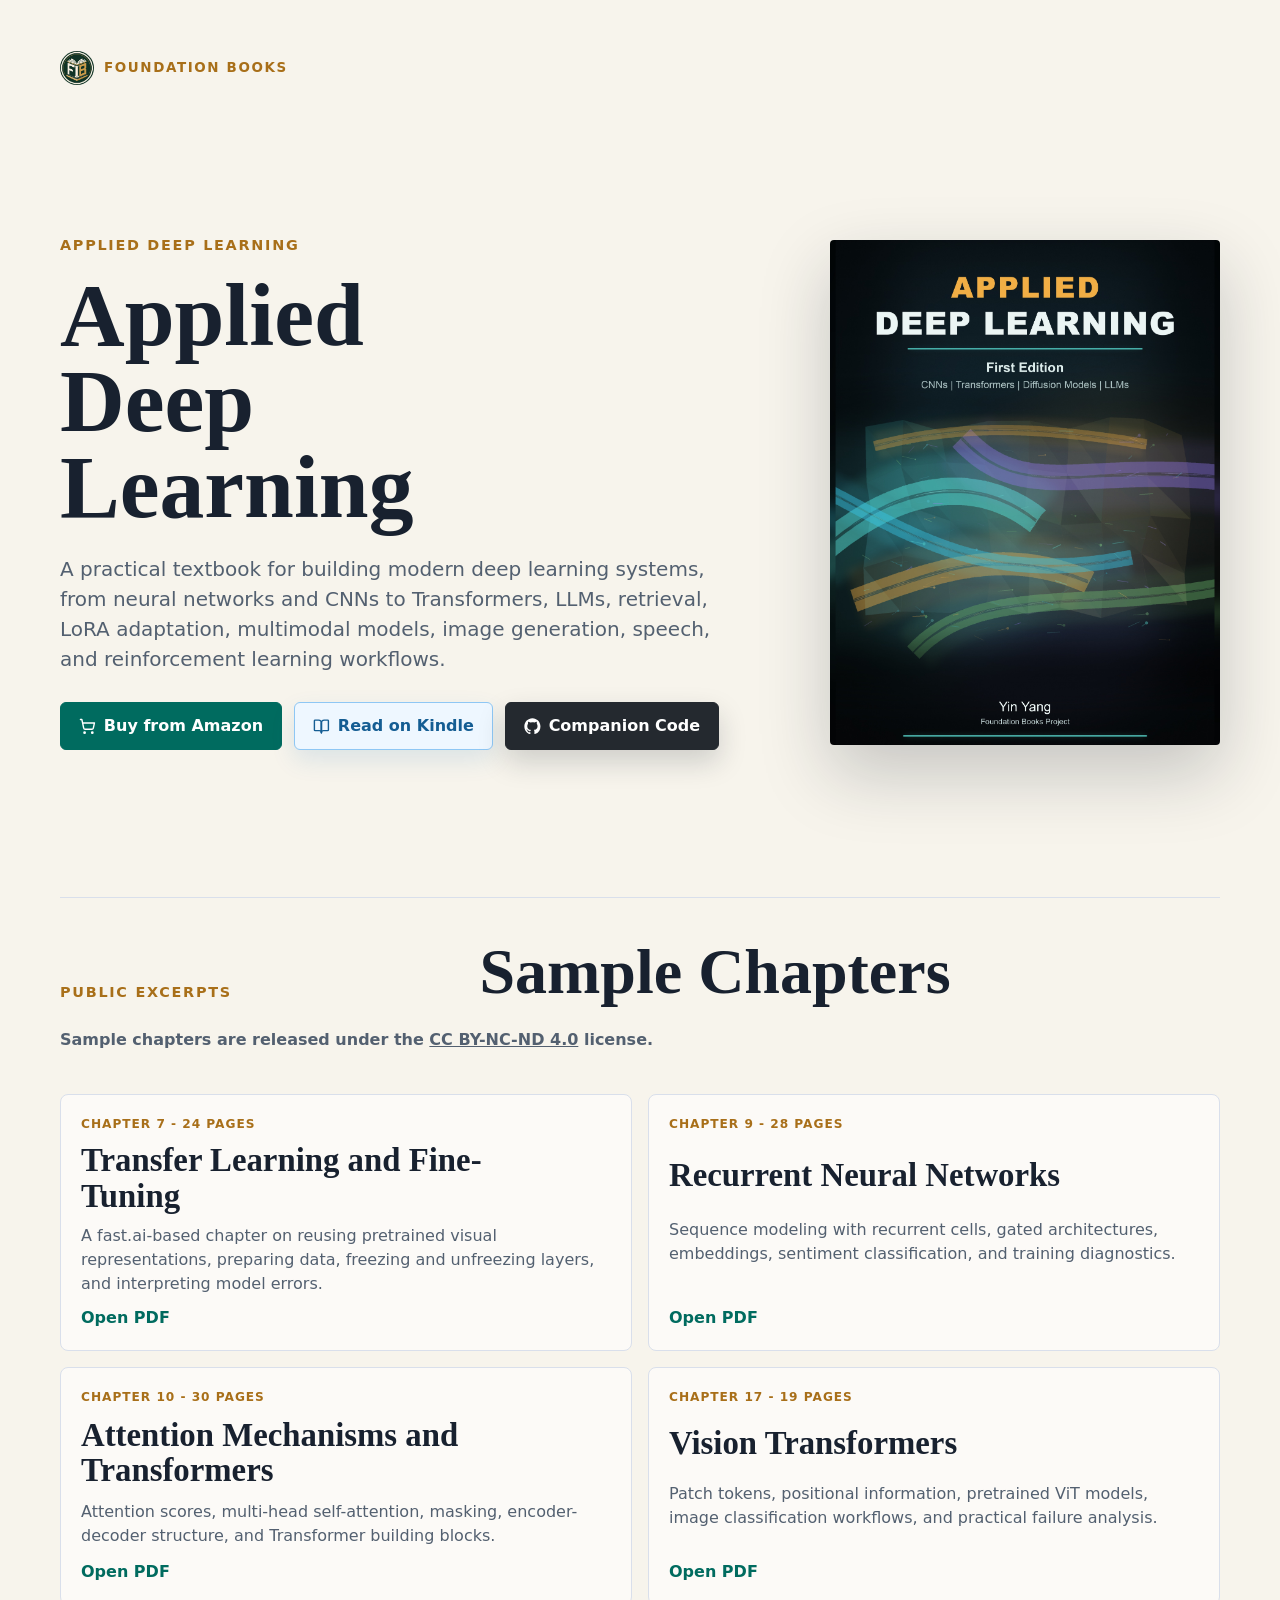
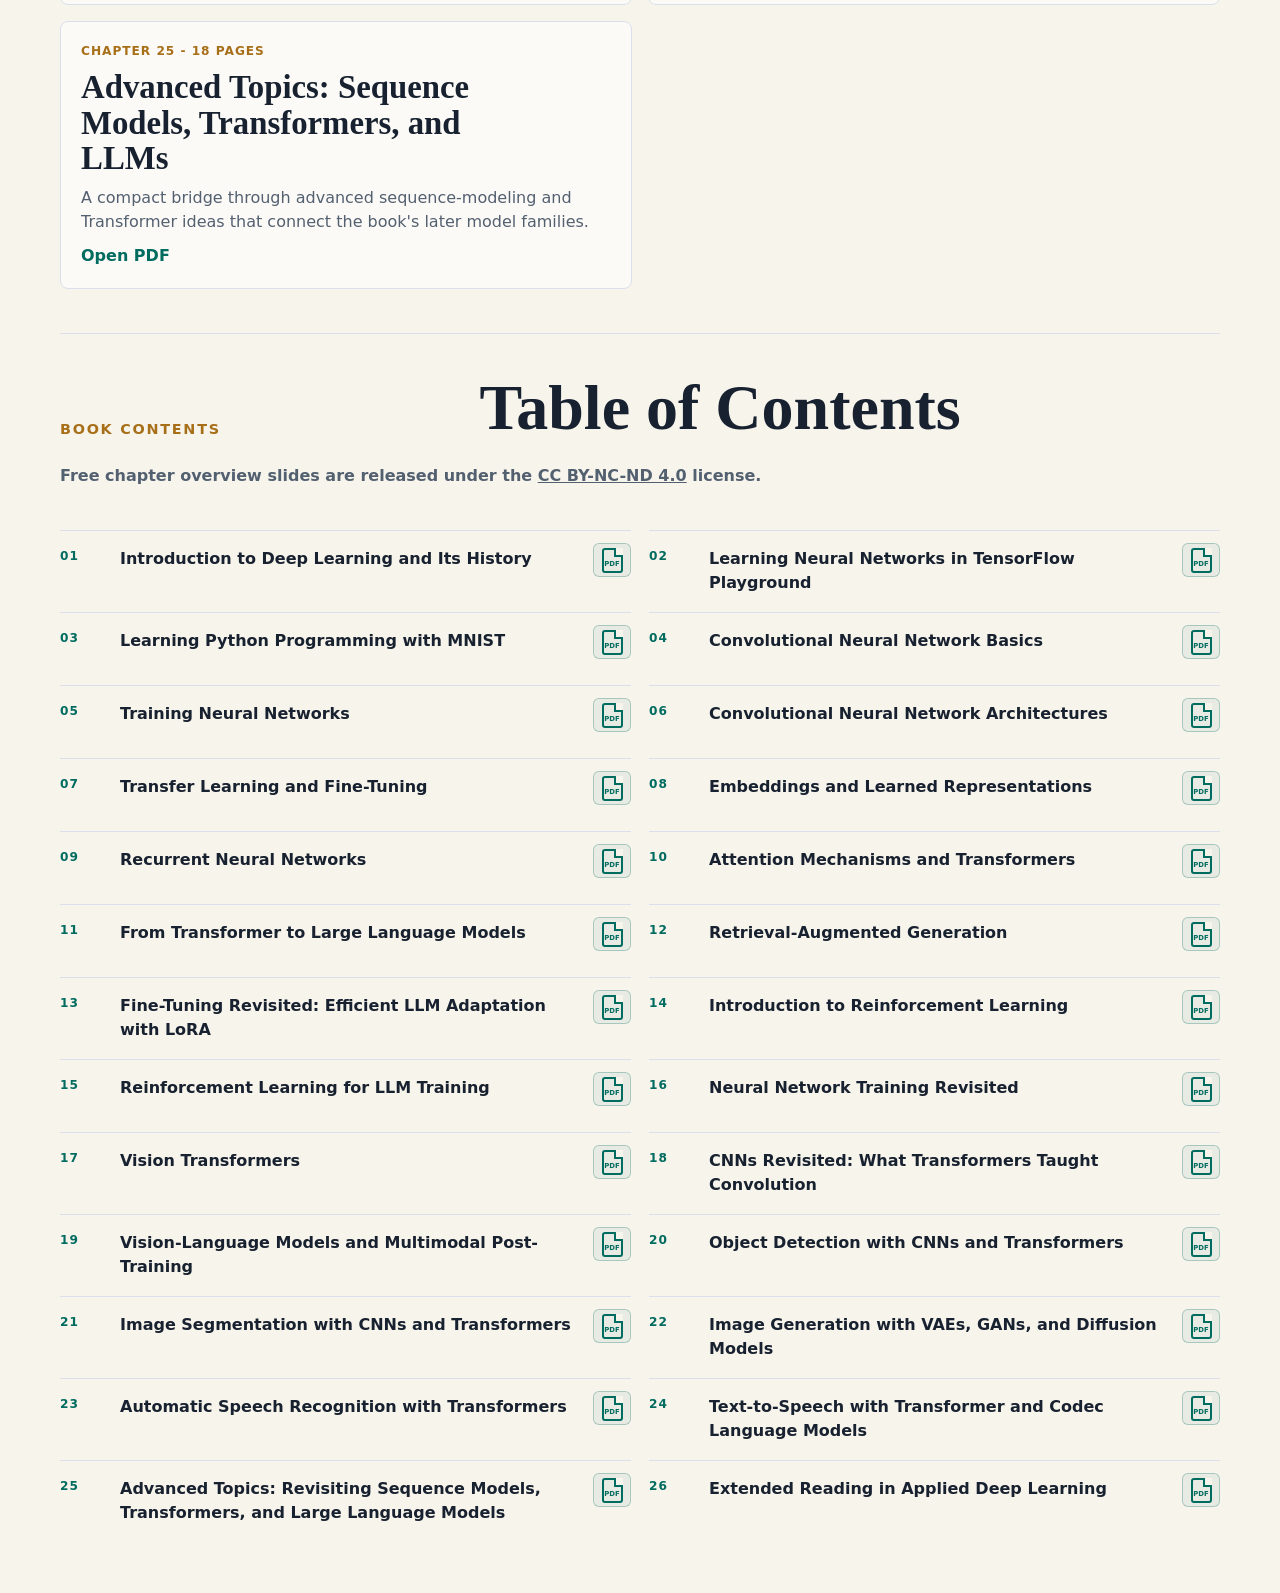
==== commit 19b2bddd: "Use icon links for chapter overview slides" ====
--- a/applied-deep-learning/index.html
+++ b/applied-deep-learning/index.html
@@ -17,7 +17,7 @@
     <meta property="og:image" content="../assets/applied-deep-learning-cover.jpg">
     <link rel="icon" type="image/png" href="../assets/foundation-books-logo.png">
     <link rel="apple-touch-icon" href="../assets/foundation-books-logo.png">
-    <link rel="stylesheet" href="../styles.css?v=chapter-slides-20260624-1">
+    <link rel="stylesheet" href="../styles.css?v=chapter-slides-icons-20260624-1">
   </head>
   <body>
     <main class="page book-page">
@@ -199,157 +199,339 @@
           <li>
             <div class="toc-entry">
               <span class="toc-title">Introduction to Deep Learning and Its History</span>
-              <a class="toc-slide-link" href="chapter-overview-slides/chapter-01-introduction-to-deep-learning-and-its-history.pdf">Overview slides PDF</a>
+              <a
+                class="toc-slide-link"
+                href="chapter-overview-slides/chapter-01-introduction-to-deep-learning-and-its-history.pdf"
+                aria-label="Open Chapter 1 overview slides PDF: Introduction to Deep Learning and Its History"
+                title="Overview slides PDF"
+              >
+                <span class="toc-slide-icon" aria-hidden="true">PDF</span>
+              </a>
             </div>
           </li>
           <li>
             <div class="toc-entry">
               <span class="toc-title">Learning Neural Networks in TensorFlow Playground</span>
-              <a class="toc-slide-link" href="chapter-overview-slides/chapter-02-learning-neural-networks-in-tensorflow-playground.pdf">Overview slides PDF</a>
+              <a
+                class="toc-slide-link"
+                href="chapter-overview-slides/chapter-02-learning-neural-networks-in-tensorflow-playground.pdf"
+                aria-label="Open Chapter 2 overview slides PDF: Learning Neural Networks in TensorFlow Playground"
+                title="Overview slides PDF"
+              >
+                <span class="toc-slide-icon" aria-hidden="true">PDF</span>
+              </a>
             </div>
           </li>
           <li>
             <div class="toc-entry">
               <span class="toc-title">Learning Python Programming with MNIST</span>
-              <a class="toc-slide-link" href="chapter-overview-slides/chapter-03-learning-python-programming-with-mnist.pdf">Overview slides PDF</a>
+              <a
+                class="toc-slide-link"
+                href="chapter-overview-slides/chapter-03-learning-python-programming-with-mnist.pdf"
+                aria-label="Open Chapter 3 overview slides PDF: Learning Python Programming with MNIST"
+                title="Overview slides PDF"
+              >
+                <span class="toc-slide-icon" aria-hidden="true">PDF</span>
+              </a>
             </div>
           </li>
           <li>
             <div class="toc-entry">
               <span class="toc-title">Convolutional Neural Network Basics</span>
-              <a class="toc-slide-link" href="chapter-overview-slides/chapter-04-convolutional-neural-network-basics.pdf">Overview slides PDF</a>
+              <a
+                class="toc-slide-link"
+                href="chapter-overview-slides/chapter-04-convolutional-neural-network-basics.pdf"
+                aria-label="Open Chapter 4 overview slides PDF: Convolutional Neural Network Basics"
+                title="Overview slides PDF"
+              >
+                <span class="toc-slide-icon" aria-hidden="true">PDF</span>
+              </a>
             </div>
           </li>
           <li>
             <div class="toc-entry">
               <span class="toc-title">Training Neural Networks</span>
-              <a class="toc-slide-link" href="chapter-overview-slides/chapter-05-training-neural-networks.pdf">Overview slides PDF</a>
+              <a
+                class="toc-slide-link"
+                href="chapter-overview-slides/chapter-05-training-neural-networks.pdf"
+                aria-label="Open Chapter 5 overview slides PDF: Training Neural Networks"
+                title="Overview slides PDF"
+              >
+                <span class="toc-slide-icon" aria-hidden="true">PDF</span>
+              </a>
             </div>
           </li>
           <li>
             <div class="toc-entry">
               <span class="toc-title">Convolutional Neural Network Architectures</span>
-              <a class="toc-slide-link" href="chapter-overview-slides/chapter-06-convolutional-neural-network-architectures.pdf">Overview slides PDF</a>
+              <a
+                class="toc-slide-link"
+                href="chapter-overview-slides/chapter-06-convolutional-neural-network-architectures.pdf"
+                aria-label="Open Chapter 6 overview slides PDF: Convolutional Neural Network Architectures"
+                title="Overview slides PDF"
+              >
+                <span class="toc-slide-icon" aria-hidden="true">PDF</span>
+              </a>
             </div>
           </li>
           <li>
             <div class="toc-entry">
               <span class="toc-title">Transfer Learning and Fine-Tuning</span>
-              <a class="toc-slide-link" href="chapter-overview-slides/chapter-07-transfer-learning-and-fine-tuning.pdf">Overview slides PDF</a>
+              <a
+                class="toc-slide-link"
+                href="chapter-overview-slides/chapter-07-transfer-learning-and-fine-tuning.pdf"
+                aria-label="Open Chapter 7 overview slides PDF: Transfer Learning and Fine-Tuning"
+                title="Overview slides PDF"
+              >
+                <span class="toc-slide-icon" aria-hidden="true">PDF</span>
+              </a>
             </div>
           </li>
           <li>
             <div class="toc-entry">
               <span class="toc-title">Embeddings and Learned Representations</span>
-              <a class="toc-slide-link" href="chapter-overview-slides/chapter-08-embeddings-and-learned-representations.pdf">Overview slides PDF</a>
+              <a
+                class="toc-slide-link"
+                href="chapter-overview-slides/chapter-08-embeddings-and-learned-representations.pdf"
+                aria-label="Open Chapter 8 overview slides PDF: Embeddings and Learned Representations"
+                title="Overview slides PDF"
+              >
+                <span class="toc-slide-icon" aria-hidden="true">PDF</span>
+              </a>
             </div>
           </li>
           <li>
             <div class="toc-entry">
               <span class="toc-title">Recurrent Neural Networks</span>
-              <a class="toc-slide-link" href="chapter-overview-slides/chapter-09-recurrent-neural-networks.pdf">Overview slides PDF</a>
+              <a
+                class="toc-slide-link"
+                href="chapter-overview-slides/chapter-09-recurrent-neural-networks.pdf"
+                aria-label="Open Chapter 9 overview slides PDF: Recurrent Neural Networks"
+                title="Overview slides PDF"
+              >
+                <span class="toc-slide-icon" aria-hidden="true">PDF</span>
+              </a>
             </div>
           </li>
           <li>
             <div class="toc-entry">
               <span class="toc-title">Attention Mechanisms and Transformers</span>
-              <a class="toc-slide-link" href="chapter-overview-slides/chapter-10-attention-mechanisms-and-transformers.pdf">Overview slides PDF</a>
+              <a
+                class="toc-slide-link"
+                href="chapter-overview-slides/chapter-10-attention-mechanisms-and-transformers.pdf"
+                aria-label="Open Chapter 10 overview slides PDF: Attention Mechanisms and Transformers"
+                title="Overview slides PDF"
+              >
+                <span class="toc-slide-icon" aria-hidden="true">PDF</span>
+              </a>
             </div>
           </li>
           <li>
             <div class="toc-entry">
               <span class="toc-title">From Transformer to Large Language Models</span>
-              <a class="toc-slide-link" href="chapter-overview-slides/chapter-11-from-transformer-to-large-language-models.pdf">Overview slides PDF</a>
+              <a
+                class="toc-slide-link"
+                href="chapter-overview-slides/chapter-11-from-transformer-to-large-language-models.pdf"
+                aria-label="Open Chapter 11 overview slides PDF: From Transformer to Large Language Models"
+                title="Overview slides PDF"
+              >
+                <span class="toc-slide-icon" aria-hidden="true">PDF</span>
+              </a>
             </div>
           </li>
           <li>
             <div class="toc-entry">
               <span class="toc-title">Retrieval-Augmented Generation</span>
-              <a class="toc-slide-link" href="chapter-overview-slides/chapter-12-retrieval-augmented-generation.pdf">Overview slides PDF</a>
+              <a
+                class="toc-slide-link"
+                href="chapter-overview-slides/chapter-12-retrieval-augmented-generation.pdf"
+                aria-label="Open Chapter 12 overview slides PDF: Retrieval-Augmented Generation"
+                title="Overview slides PDF"
+              >
+                <span class="toc-slide-icon" aria-hidden="true">PDF</span>
+              </a>
             </div>
           </li>
           <li>
             <div class="toc-entry">
               <span class="toc-title">Fine-Tuning Revisited: Efficient LLM Adaptation with LoRA</span>
-              <a class="toc-slide-link" href="chapter-overview-slides/chapter-13-fine-tuning-revisited-efficient-llm-adaptation-with-lora.pdf">Overview slides PDF</a>
+              <a
+                class="toc-slide-link"
+                href="chapter-overview-slides/chapter-13-fine-tuning-revisited-efficient-llm-adaptation-with-lora.pdf"
+                aria-label="Open Chapter 13 overview slides PDF: Fine-Tuning Revisited: Efficient LLM Adaptation with LoRA"
+                title="Overview slides PDF"
+              >
+                <span class="toc-slide-icon" aria-hidden="true">PDF</span>
+              </a>
             </div>
           </li>
           <li>
             <div class="toc-entry">
               <span class="toc-title">Introduction to Reinforcement Learning</span>
-              <a class="toc-slide-link" href="chapter-overview-slides/chapter-14-introduction-to-reinforcement-learning.pdf">Overview slides PDF</a>
+              <a
+                class="toc-slide-link"
+                href="chapter-overview-slides/chapter-14-introduction-to-reinforcement-learning.pdf"
+                aria-label="Open Chapter 14 overview slides PDF: Introduction to Reinforcement Learning"
+                title="Overview slides PDF"
+              >
+                <span class="toc-slide-icon" aria-hidden="true">PDF</span>
+              </a>
             </div>
           </li>
           <li>
             <div class="toc-entry">
               <span class="toc-title">Reinforcement Learning for LLM Training</span>
-              <a class="toc-slide-link" href="chapter-overview-slides/chapter-15-reinforcement-learning-for-llm-training.pdf">Overview slides PDF</a>
+              <a
+                class="toc-slide-link"
+                href="chapter-overview-slides/chapter-15-reinforcement-learning-for-llm-training.pdf"
+                aria-label="Open Chapter 15 overview slides PDF: Reinforcement Learning for LLM Training"
+                title="Overview slides PDF"
+              >
+                <span class="toc-slide-icon" aria-hidden="true">PDF</span>
+              </a>
             </div>
           </li>
           <li>
             <div class="toc-entry">
               <span class="toc-title">Neural Network Training Revisited</span>
-              <a class="toc-slide-link" href="chapter-overview-slides/chapter-16-neural-network-training-revisited.pdf">Overview slides PDF</a>
+              <a
+                class="toc-slide-link"
+                href="chapter-overview-slides/chapter-16-neural-network-training-revisited.pdf"
+                aria-label="Open Chapter 16 overview slides PDF: Neural Network Training Revisited"
+                title="Overview slides PDF"
+              >
+                <span class="toc-slide-icon" aria-hidden="true">PDF</span>
+              </a>
             </div>
           </li>
           <li>
             <div class="toc-entry">
               <span class="toc-title">Vision Transformers</span>
-              <a class="toc-slide-link" href="chapter-overview-slides/chapter-17-vision-transformers.pdf">Overview slides PDF</a>
+              <a
+                class="toc-slide-link"
+                href="chapter-overview-slides/chapter-17-vision-transformers.pdf"
+                aria-label="Open Chapter 17 overview slides PDF: Vision Transformers"
+                title="Overview slides PDF"
+              >
+                <span class="toc-slide-icon" aria-hidden="true">PDF</span>
+              </a>
             </div>
           </li>
           <li>
             <div class="toc-entry">
               <span class="toc-title">CNNs Revisited: What Transformers Taught Convolution</span>
-              <a class="toc-slide-link" href="chapter-overview-slides/chapter-18-cnns-revisited-what-transformers-taught-convolution.pdf">Overview slides PDF</a>
+              <a
+                class="toc-slide-link"
+                href="chapter-overview-slides/chapter-18-cnns-revisited-what-transformers-taught-convolution.pdf"
+                aria-label="Open Chapter 18 overview slides PDF: CNNs Revisited: What Transformers Taught Convolution"
+                title="Overview slides PDF"
+              >
+                <span class="toc-slide-icon" aria-hidden="true">PDF</span>
+              </a>
             </div>
           </li>
           <li>
             <div class="toc-entry">
               <span class="toc-title">Vision-Language Models and Multimodal Post-Training</span>
-              <a class="toc-slide-link" href="chapter-overview-slides/chapter-19-vision-language-models-and-multimodal-post-training.pdf">Overview slides PDF</a>
+              <a
+                class="toc-slide-link"
+                href="chapter-overview-slides/chapter-19-vision-language-models-and-multimodal-post-training.pdf"
+                aria-label="Open Chapter 19 overview slides PDF: Vision-Language Models and Multimodal Post-Training"
+                title="Overview slides PDF"
+              >
+                <span class="toc-slide-icon" aria-hidden="true">PDF</span>
+              </a>
             </div>
           </li>
           <li>
             <div class="toc-entry">
               <span class="toc-title">Object Detection with CNNs and Transformers</span>
-              <a class="toc-slide-link" href="chapter-overview-slides/chapter-20-object-detection-with-cnns-and-transformers.pdf">Overview slides PDF</a>
+              <a
+                class="toc-slide-link"
+                href="chapter-overview-slides/chapter-20-object-detection-with-cnns-and-transformers.pdf"
+                aria-label="Open Chapter 20 overview slides PDF: Object Detection with CNNs and Transformers"
+                title="Overview slides PDF"
+              >
+                <span class="toc-slide-icon" aria-hidden="true">PDF</span>
+              </a>
             </div>
           </li>
           <li>
             <div class="toc-entry">
               <span class="toc-title">Image Segmentation with CNNs and Transformers</span>
-              <a class="toc-slide-link" href="chapter-overview-slides/chapter-21-image-segmentation-with-cnns-and-transformers.pdf">Overview slides PDF</a>
+              <a
+                class="toc-slide-link"
+                href="chapter-overview-slides/chapter-21-image-segmentation-with-cnns-and-transformers.pdf"
+                aria-label="Open Chapter 21 overview slides PDF: Image Segmentation with CNNs and Transformers"
+                title="Overview slides PDF"
+              >
+                <span class="toc-slide-icon" aria-hidden="true">PDF</span>
+              </a>
             </div>
           </li>
           <li>
             <div class="toc-entry">
               <span class="toc-title">Image Generation with VAEs, GANs, and Diffusion Models</span>
-              <a class="toc-slide-link" href="chapter-overview-slides/chapter-22-image-generation-with-vaes-gans-and-diffusion-models.pdf">Overview slides PDF</a>
+              <a
+                class="toc-slide-link"
+                href="chapter-overview-slides/chapter-22-image-generation-with-vaes-gans-and-diffusion-models.pdf"
+                aria-label="Open Chapter 22 overview slides PDF: Image Generation with VAEs, GANs, and Diffusion Models"
+                title="Overview slides PDF"
+              >
+                <span class="toc-slide-icon" aria-hidden="true">PDF</span>
+              </a>
             </div>
           </li>
           <li>
             <div class="toc-entry">
               <span class="toc-title">Automatic Speech Recognition with Transformers</span>
-              <a class="toc-slide-link" href="chapter-overview-slides/chapter-23-automatic-speech-recognition-with-transformers.pdf">Overview slides PDF</a>
+              <a
+                class="toc-slide-link"
+                href="chapter-overview-slides/chapter-23-automatic-speech-recognition-with-transformers.pdf"
+                aria-label="Open Chapter 23 overview slides PDF: Automatic Speech Recognition with Transformers"
+                title="Overview slides PDF"
+              >
+                <span class="toc-slide-icon" aria-hidden="true">PDF</span>
+              </a>
             </div>
           </li>
           <li>
             <div class="toc-entry">
               <span class="toc-title">Text-to-Speech with Transformer and Codec Language Models</span>
-              <a class="toc-slide-link" href="chapter-overview-slides/chapter-24-text-to-speech-with-transformer-and-codec-language-models.pdf">Overview slides PDF</a>
+              <a
+                class="toc-slide-link"
+                href="chapter-overview-slides/chapter-24-text-to-speech-with-transformer-and-codec-language-models.pdf"
+                aria-label="Open Chapter 24 overview slides PDF: Text-to-Speech with Transformer and Codec Language Models"
+                title="Overview slides PDF"
+              >
+                <span class="toc-slide-icon" aria-hidden="true">PDF</span>
+              </a>
             </div>
           </li>
           <li>
             <div class="toc-entry">
               <span class="toc-title">Advanced Topics: Revisiting Sequence Models, Transformers, and Large Language Models</span>
-              <a class="toc-slide-link" href="chapter-overview-slides/chapter-25-advanced-topics-revisiting-sequence-models-transformers-and-large-language-models.pdf">Overview slides PDF</a>
+              <a
+                class="toc-slide-link"
+                href="chapter-overview-slides/chapter-25-advanced-topics-revisiting-sequence-models-transformers-and-large-language-models.pdf"
+                aria-label="Open Chapter 25 overview slides PDF: Advanced Topics: Revisiting Sequence Models, Transformers, and Large Language Models"
+                title="Overview slides PDF"
+              >
+                <span class="toc-slide-icon" aria-hidden="true">PDF</span>
+              </a>
             </div>
           </li>
           <li>
             <div class="toc-entry">
               <span class="toc-title">Extended Reading in Applied Deep Learning</span>
-              <a class="toc-slide-link" href="chapter-overview-slides/chapter-26-extended-reading-in-applied-deep-learning.pdf">Overview slides PDF</a>
+              <a
+                class="toc-slide-link"
+                href="chapter-overview-slides/chapter-26-extended-reading-in-applied-deep-learning.pdf"
+                aria-label="Open Chapter 26 overview slides PDF: Extended Reading in Applied Deep Learning"
+                title="Overview slides PDF"
+              >
+                <span class="toc-slide-icon" aria-hidden="true">PDF</span>
+              </a>
             </div>
           </li>
         </ol>
--- a/styles.css
+++ b/styles.css
@@ -436,36 +436,71 @@
 }
 
 .toc-entry {
+  display: grid;
+  grid-template-columns: minmax(0, 1fr) auto;
+  gap: 8px 12px;
+  align-items: start;
   min-width: 0;
 }
 
 .toc-title {
   display: block;
+  min-width: 0;
 }
 
 .toc-slide-link {
   display: inline-flex;
   align-items: center;
-  justify-self: start;
-  margin-top: 8px;
+  justify-content: center;
+  justify-self: end;
+  width: 38px;
+  height: 34px;
+  margin-top: -4px;
+  border: 1px solid rgba(0, 107, 95, 0.28);
+  border-radius: 6px;
+  background: rgba(0, 107, 95, 0.06);
   color: var(--accent);
-  font-size: 0.76rem;
-  font-weight: 900;
-  letter-spacing: 0.08em;
   text-decoration: none;
-  text-transform: uppercase;
 }
 
 .toc-slide-link:hover,
 .toc-slide-link:focus-visible {
+  border-color: rgba(0, 107, 95, 0.48);
+  background: rgba(0, 107, 95, 0.11);
   color: var(--accent-strong);
-  text-decoration: underline;
-  text-underline-offset: 3px;
 }
 
 .toc-slide-link:focus-visible {
   outline: 3px solid rgba(0, 107, 95, 0.28);
   outline-offset: 3px;
+}
+
+.toc-slide-icon {
+  position: relative;
+  display: inline-flex;
+  align-items: flex-end;
+  justify-content: center;
+  width: 21px;
+  height: 25px;
+  padding-bottom: 3px;
+  border: 2px solid currentColor;
+  border-radius: 3px;
+  font-size: 0.43rem;
+  font-weight: 900;
+  letter-spacing: 0;
+  line-height: 1;
+}
+
+.toc-slide-icon::before {
+  position: absolute;
+  top: -2px;
+  right: -2px;
+  width: 7px;
+  height: 7px;
+  border-bottom: 2px solid currentColor;
+  border-left: 2px solid currentColor;
+  background: var(--paper);
+  content: "";
 }
 
 .sample-list {
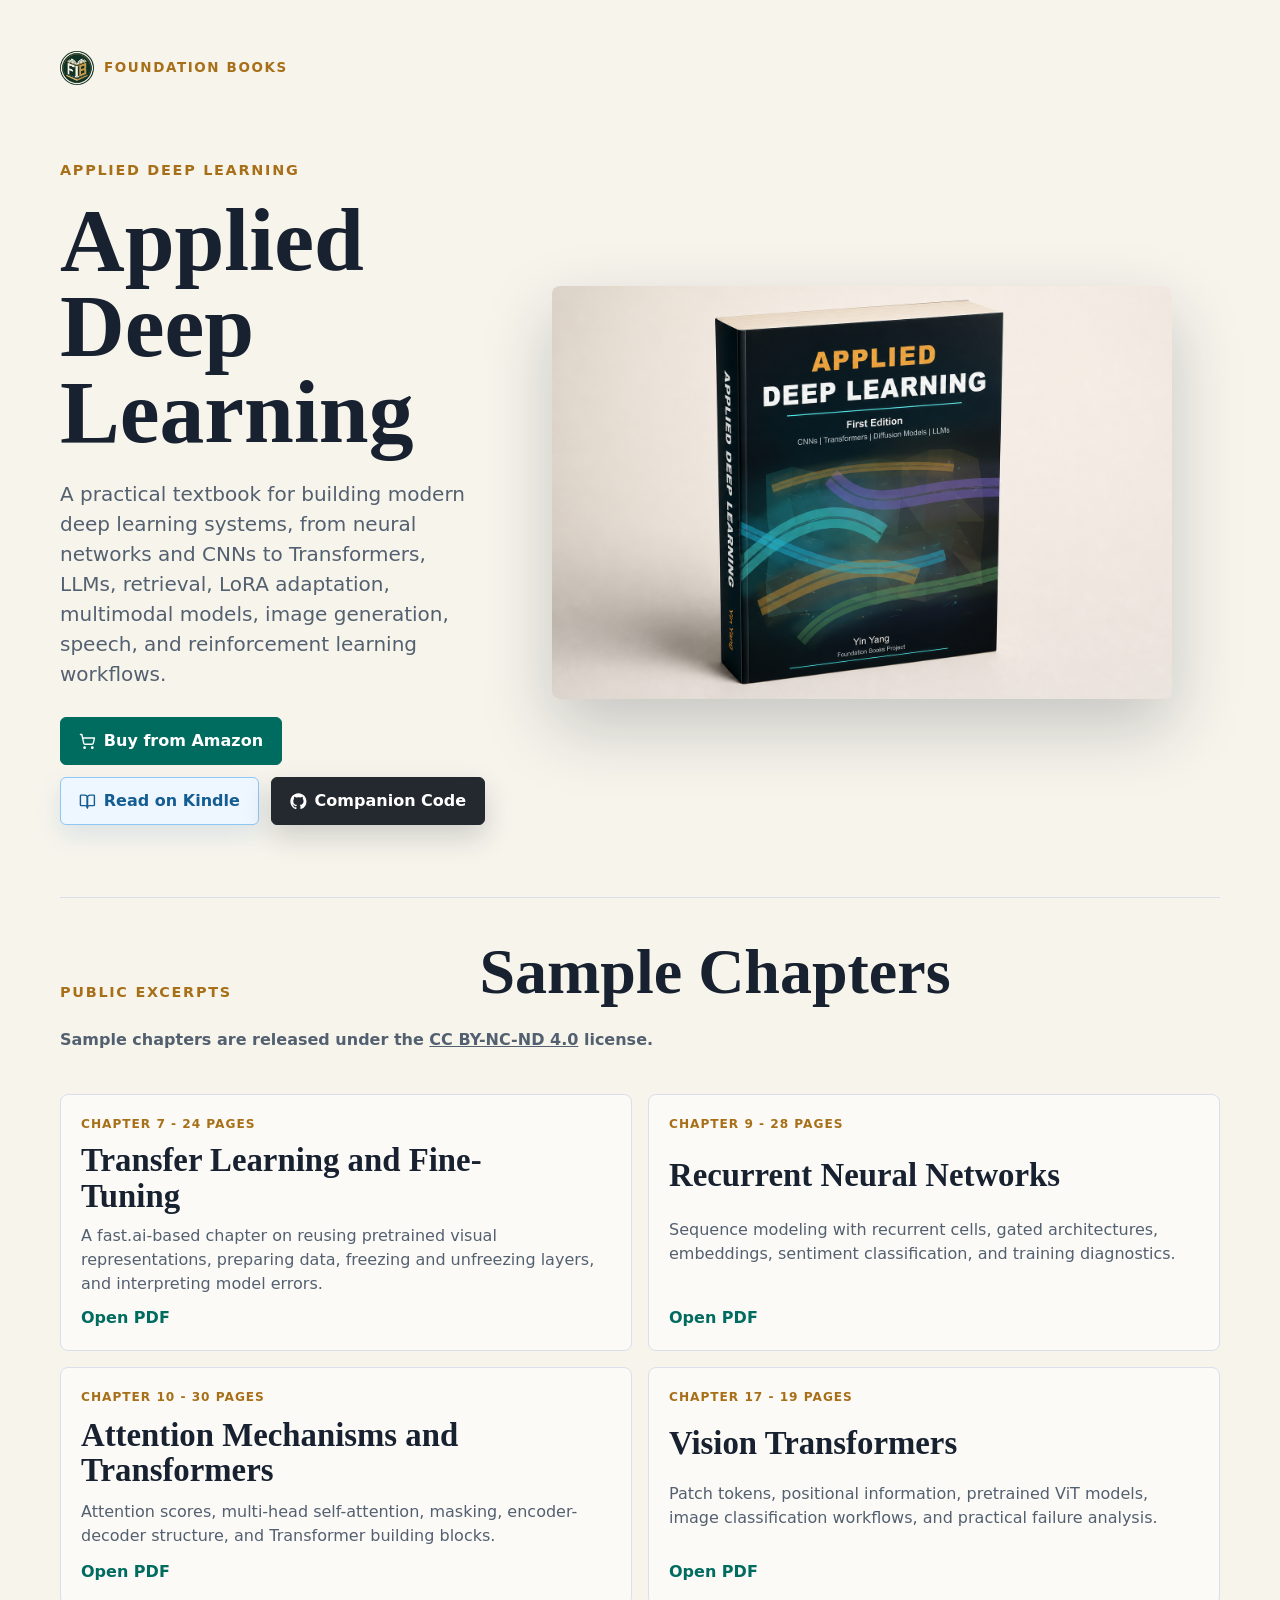
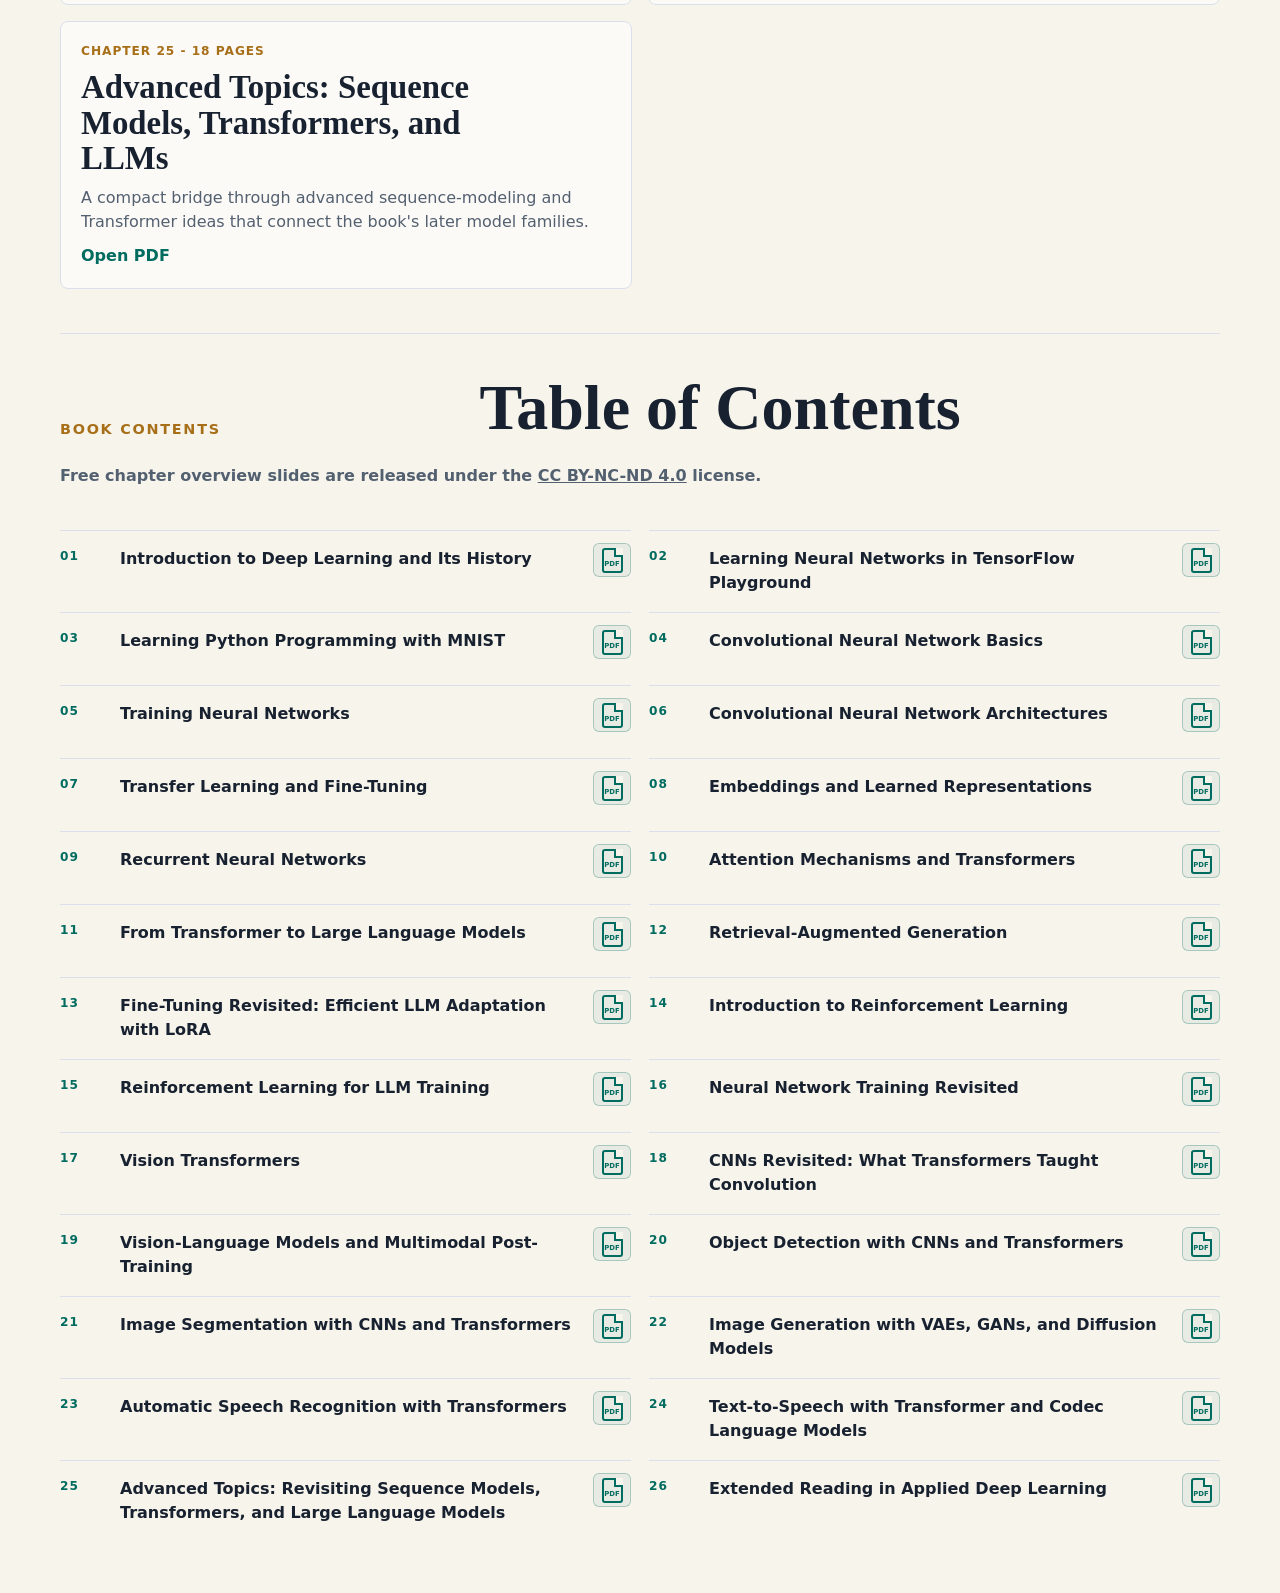
==== commit c4b3cea5: "Use Applied Deep Learning paperback mockup" ====
--- a/applied-deep-learning/index.html
+++ b/applied-deep-learning/index.html
@@ -14,10 +14,10 @@
       content="A Foundation Books textbook page with sample chapters, free chapter overview slides, table of contents, Amazon, and companion code."
     >
     <meta property="og:type" content="book">
-    <meta property="og:image" content="../assets/applied-deep-learning-cover.jpg">
+    <meta property="og:image" content="../assets/applied-deep-learning-paperback-imagegen-mockup.png">
     <link rel="icon" type="image/png" href="../assets/foundation-books-logo.png">
     <link rel="apple-touch-icon" href="../assets/foundation-books-logo.png">
-    <link rel="stylesheet" href="../styles.css?v=chapter-slides-icons-20260624-1">
+    <link rel="stylesheet" href="../styles.css?v=adl-paperback-mockup-20260624-1">
   </head>
   <body>
     <main class="page book-page">
@@ -33,7 +33,7 @@
           <span>Foundation Books</span>
         </a>
       </nav>
-      <section class="hero" aria-labelledby="title">
+      <section class="hero adl-paperback-hero" aria-labelledby="title">
         <div class="hero-copy">
           <p class="publisher">Applied Deep Learning</p>
           <h1 id="title">Applied Deep Learning</h1>
@@ -100,12 +100,12 @@
             </a>
           </div>
         </div>
-        <figure class="cover-panel">
+        <figure class="cover-panel hero-mockup">
           <img
-            src="../assets/applied-deep-learning-cover.jpg"
-            alt="Cover of Applied Deep Learning"
-            width="2550"
-            height="3300"
+            src="../assets/applied-deep-learning-paperback-imagegen-mockup.png"
+            alt="Paperback mockup of Applied Deep Learning"
+            width="1536"
+            height="1024"
           >
         </figure>
       </section>
--- a/styles.css
+++ b/styles.css
@@ -364,6 +364,19 @@
   height: auto;
   border-radius: 4px;
   box-shadow: 0 28px 70px rgba(24, 33, 47, 0.22);
+}
+
+.book-page .hero.adl-paperback-hero {
+  grid-template-columns: minmax(0, 0.9fr) minmax(360px, 620px);
+}
+
+.cover-panel.hero-mockup {
+  justify-self: center;
+  width: min(100%, 620px);
+}
+
+.cover-panel.hero-mockup img {
+  border-radius: 8px;
 }
 
 .contents {
@@ -697,8 +710,16 @@
     min-height: 0;
   }
 
+  .book-page .hero.adl-paperback-hero {
+    grid-template-columns: 1fr;
+  }
+
   .book-page .cover-panel {
     max-width: 300px;
+  }
+
+  .book-page .cover-panel.hero-mockup {
+    max-width: 560px;
   }
 
   .two-volume-page .cover-stack {
@@ -745,6 +766,10 @@
     max-width: 280px;
   }
 
+  .cover-panel.hero-mockup {
+    max-width: 560px;
+  }
+
   .facts {
     grid-template-columns: repeat(3, minmax(0, 1fr));
     gap: 10px;
@@ -807,6 +832,10 @@
 
   .book-page .cover-panel {
     max-width: 210px;
+  }
+
+  .book-page .cover-panel.hero-mockup {
+    max-width: 420px;
   }
 
   .two-volume-page .cover-stack {
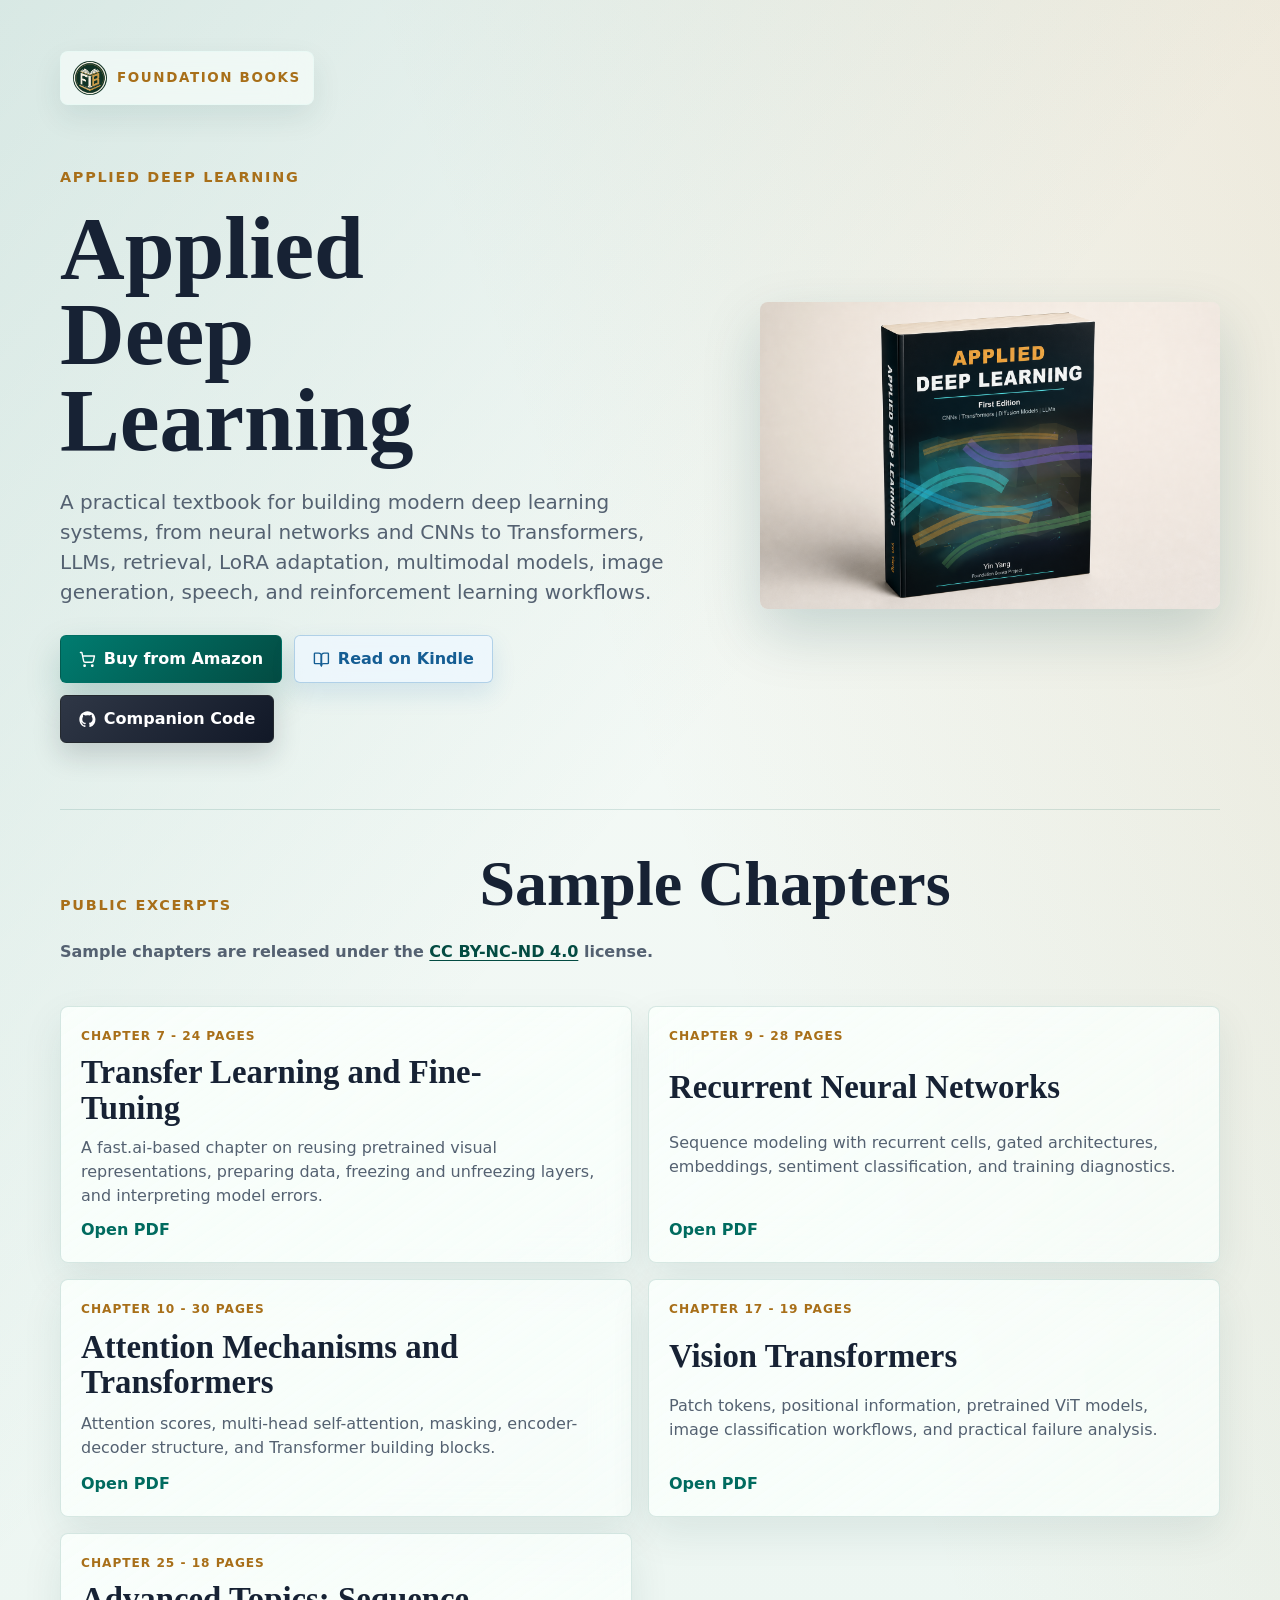
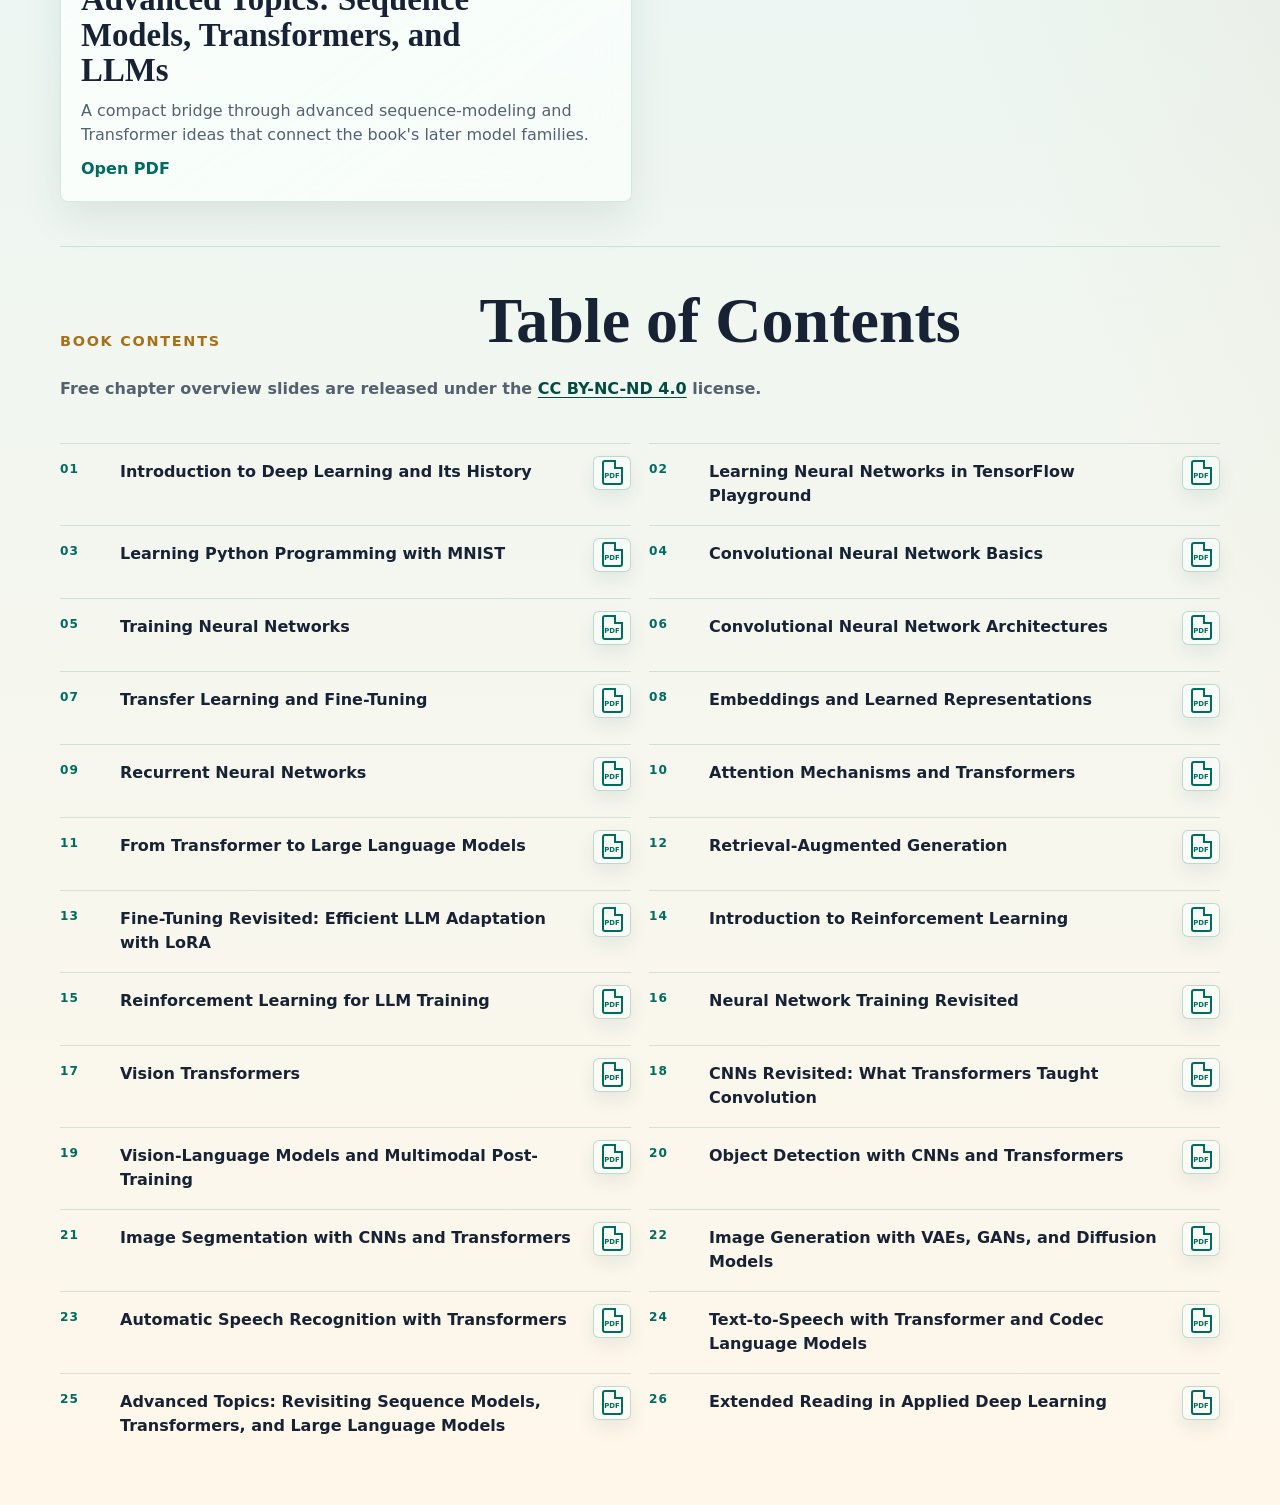
==== commit b40fbfb9: "Update Applied Deep Learning page styling" ====
--- a/applied-deep-learning/index.html
+++ b/applied-deep-learning/index.html
@@ -17,9 +17,9 @@
     <meta property="og:image" content="../assets/applied-deep-learning-paperback-imagegen-mockup.png">
     <link rel="icon" type="image/png" href="../assets/foundation-books-logo.png">
     <link rel="apple-touch-icon" href="../assets/foundation-books-logo.png">
-    <link rel="stylesheet" href="../styles.css?v=adl-paperback-mockup-20260624-1">
+    <link rel="stylesheet" href="../styles.css?v=adl-glass-hero-20260624-1">
   </head>
-  <body>
+  <body class="adl-site-theme">
     <main class="page book-page">
       <nav class="site-nav" aria-label="Site">
         <a class="site-brand" href="../">
--- a/styles.css
+++ b/styles.css
@@ -865,6 +865,276 @@
     linear-gradient(180deg, #fbf7f2 0%, #f2e7df 50%, #fff5e8 100%);
 }
 
+body.adl-site-theme {
+  --ink: #172234;
+  --muted: #546171;
+  --line: rgba(0, 91, 83, 0.18);
+  --glass-strong: rgba(250, 255, 252, 0.76);
+  --glass-border: rgba(232, 249, 245, 0.78);
+  --glass-line: rgba(0, 91, 83, 0.14);
+  --shadow-soft: 0 24px 64px rgba(7, 67, 71, 0.14);
+  --shadow-card: 0 16px 40px rgba(7, 67, 71, 0.09);
+  --accent: #006b5f;
+  --accent-strong: #034b42;
+  --gold: #a86f19;
+  position: relative;
+  overflow-x: hidden;
+  background:
+    linear-gradient(130deg, rgba(0, 107, 95, 0.13), rgba(0, 107, 95, 0) 34%),
+    linear-gradient(250deg, rgba(168, 111, 25, 0.12), rgba(168, 111, 25, 0) 38%),
+    linear-gradient(180deg, #f8fbf8 0%, #edf6f2 52%, #fff7ea 100%);
+}
+
+body.adl-site-theme::before,
+body.adl-site-theme::after {
+  position: fixed;
+  inset: 0;
+  z-index: -2;
+  pointer-events: none;
+  content: "";
+}
+
+body.adl-site-theme::before {
+  background-image:
+    linear-gradient(rgba(0, 91, 83, 0.07) 1px, transparent 1px),
+    linear-gradient(90deg, rgba(0, 91, 83, 0.07) 1px, transparent 1px);
+  background-size: 84px 84px;
+  mask-image: linear-gradient(to bottom, rgba(0, 0, 0, 0.5), transparent 82%);
+  opacity: 0.24;
+}
+
+body.adl-site-theme::after {
+  z-index: -1;
+  background:
+    linear-gradient(110deg, transparent 0 16%, rgba(255, 251, 240, 0.58) 16% 17%, transparent 17% 54%, rgba(0, 107, 95, 0.1) 54% 55%, transparent 55%),
+    linear-gradient(180deg, rgba(255, 255, 255, 0.26), rgba(255, 255, 255, 0));
+  opacity: 0.7;
+}
+
+body.adl-site-theme a {
+  text-underline-offset: 0.16em;
+}
+
+body.adl-site-theme .page {
+  position: relative;
+  isolation: isolate;
+}
+
+body.adl-site-theme .site-nav {
+  position: sticky;
+  top: clamp(10px, 2vw, 18px);
+  z-index: 20;
+}
+
+body.adl-site-theme .site-nav a {
+  padding: 9px 12px;
+  border: 1px solid var(--glass-border);
+  border-radius: 8px;
+  background: rgba(250, 255, 252, 0.62);
+  box-shadow: 0 12px 30px rgba(7, 67, 71, 0.09);
+  -webkit-backdrop-filter: blur(18px) saturate(1.18);
+  backdrop-filter: blur(18px) saturate(1.18);
+}
+
+body.adl-site-theme .site-nav a:hover,
+body.adl-site-theme .site-nav a:focus-visible {
+  border-color: rgba(0, 107, 95, 0.34);
+  background: rgba(250, 255, 252, 0.82);
+}
+
+body.adl-site-theme .hero {
+  min-height: min(620px, calc(100vh - clamp(190px, 22vw, 250px)));
+}
+
+body.adl-site-theme .book-page .hero.adl-paperback-hero {
+  grid-template-columns: minmax(0, 1fr) minmax(260px, 460px);
+}
+
+body.adl-site-theme .cover-panel.hero-mockup {
+  align-self: center;
+  width: min(100%, 460px);
+}
+
+body.adl-site-theme .cover-panel.hero-mockup img {
+  border-radius: 8px;
+  box-shadow: 0 24px 58px rgba(7, 67, 71, 0.18);
+}
+
+body.adl-site-theme .button {
+  border: 1px solid var(--glass-line);
+  background: var(--glass-strong);
+  box-shadow: 0 10px 24px rgba(17, 24, 39, 0.08);
+  -webkit-backdrop-filter: blur(18px) saturate(1.16);
+  backdrop-filter: blur(18px) saturate(1.16);
+}
+
+body.adl-site-theme .button.primary {
+  border-color: rgba(0, 107, 95, 0.48);
+  background: linear-gradient(135deg, #007c70 0%, #034b42 100%);
+  color: #ffffff;
+  box-shadow: 0 16px 34px rgba(0, 91, 83, 0.22);
+}
+
+body.adl-site-theme .button.primary:hover,
+body.adl-site-theme .button.primary:focus-visible {
+  border-color: rgba(3, 75, 66, 0.7);
+  background: linear-gradient(135deg, #008d7f 0%, #023d36 100%);
+}
+
+body.adl-site-theme .button.kindle {
+  border-color: rgba(20, 110, 180, 0.28);
+  background: rgba(238, 247, 255, 0.76);
+  color: #145d93;
+  box-shadow: 0 10px 24px rgba(20, 110, 180, 0.12);
+}
+
+body.adl-site-theme .button.kindle:hover,
+body.adl-site-theme .button.kindle:focus-visible {
+  border-color: rgba(20, 110, 180, 0.46);
+  background: rgba(238, 247, 255, 0.94);
+  color: #145d93;
+  box-shadow: 0 14px 30px rgba(20, 110, 180, 0.16);
+}
+
+body.adl-site-theme .button.github {
+  border-color: #24292f;
+  background: linear-gradient(135deg, #2f3746 0%, #111827 100%);
+  color: #ffffff;
+  box-shadow: 0 12px 28px rgba(24, 33, 47, 0.18);
+}
+
+body.adl-site-theme .button.github:hover,
+body.adl-site-theme .button.github:focus-visible {
+  border-color: #111827;
+  background: linear-gradient(135deg, #2f3746 0%, #111827 100%);
+  box-shadow: 0 14px 32px rgba(17, 24, 39, 0.26);
+}
+
+body.adl-site-theme .button:focus-visible,
+body.adl-site-theme .sample-card:focus-visible,
+body.adl-site-theme .book-card:focus-visible,
+body.adl-site-theme .book-card-cover:focus-visible,
+body.adl-site-theme .book-card-title-link:focus-visible,
+body.adl-site-theme .toc-slide-link:focus-visible {
+  outline: 3px solid rgba(0, 107, 95, 0.28);
+  outline-offset: 3px;
+}
+
+body.adl-site-theme .sample-card,
+body.adl-site-theme .toc-list li {
+  border-color: var(--glass-line);
+}
+
+body.adl-site-theme .sample-card {
+  background:
+    linear-gradient(145deg, rgba(250, 255, 252, 0.76), rgba(250, 255, 252, 0.46)),
+    rgba(250, 255, 252, 0.56);
+  box-shadow: var(--shadow-card);
+  -webkit-backdrop-filter: blur(18px) saturate(1.18);
+  backdrop-filter: blur(18px) saturate(1.18);
+}
+
+body.adl-site-theme .sample-card:hover,
+body.adl-site-theme .sample-card:focus-visible {
+  border-color: rgba(0, 107, 95, 0.4);
+  background:
+    linear-gradient(145deg, rgba(250, 255, 252, 0.9), rgba(250, 255, 252, 0.62)),
+    rgba(250, 255, 252, 0.82);
+}
+
+body.adl-site-theme .contents,
+body.adl-site-theme .samples {
+  border-top-color: var(--glass-line);
+}
+
+body.adl-site-theme .toc-slide-link {
+  border-color: rgba(0, 107, 95, 0.24);
+  background: rgba(250, 255, 252, 0.56);
+  box-shadow: 0 8px 18px rgba(7, 67, 71, 0.08);
+  -webkit-backdrop-filter: blur(14px) saturate(1.14);
+  backdrop-filter: blur(14px) saturate(1.14);
+}
+
+body.adl-site-theme .toc-slide-link:hover,
+body.adl-site-theme .toc-slide-link:focus-visible {
+  border-color: rgba(0, 107, 95, 0.42);
+  background: rgba(250, 255, 252, 0.82);
+}
+
+body.adl-site-theme .toc-slide-icon::before {
+  background: #f5faf6;
+}
+
+body.adl-site-theme .license-note a {
+  color: var(--accent-strong);
+  font-weight: 900;
+}
+
+@media (prefers-reduced-motion: no-preference) {
+  body.adl-site-theme .site-nav a,
+  body.adl-site-theme .button,
+  body.adl-site-theme .sample-card,
+  body.adl-site-theme .toc-slide-link {
+    transition:
+      border-color 160ms ease,
+      background 160ms ease,
+      box-shadow 160ms ease,
+      color 160ms ease,
+      transform 160ms ease;
+  }
+
+  body.adl-site-theme .site-nav a:hover,
+  body.adl-site-theme .site-nav a:focus-visible,
+  body.adl-site-theme .button:hover,
+  body.adl-site-theme .button:focus-visible,
+  body.adl-site-theme .sample-card:hover,
+  body.adl-site-theme .sample-card:focus-visible,
+  body.adl-site-theme .toc-slide-link:hover,
+  body.adl-site-theme .toc-slide-link:focus-visible {
+    transform: translateY(-1px);
+  }
+
+  body.adl-site-theme .button.github:hover,
+  body.adl-site-theme .button.github:focus-visible {
+    transform: none;
+  }
+}
+
+@media (max-width: 960px) {
+  body.adl-site-theme .book-page .hero.adl-paperback-hero {
+    grid-template-columns: 1fr;
+  }
+
+  body.adl-site-theme .cover-panel.hero-mockup {
+    max-width: 460px;
+  }
+}
+
+@media (max-width: 620px) {
+  body.adl-site-theme .hero {
+    gap: 22px;
+  }
+}
+
+@media (max-width: 460px) {
+  body.adl-site-theme .actions {
+    display: flex;
+    flex-wrap: wrap;
+    gap: 10px;
+    margin-top: 28px;
+  }
+
+  body.adl-site-theme .actions .button {
+    width: auto;
+    min-height: 46px;
+    padding: 0 12px;
+  }
+
+  body.adl-site-theme .cover-panel.hero-mockup {
+    max-width: 280px;
+  }
+}
+
 body.sglang-site-theme::before,
 body.sglang-site-theme::after {
   position: fixed;
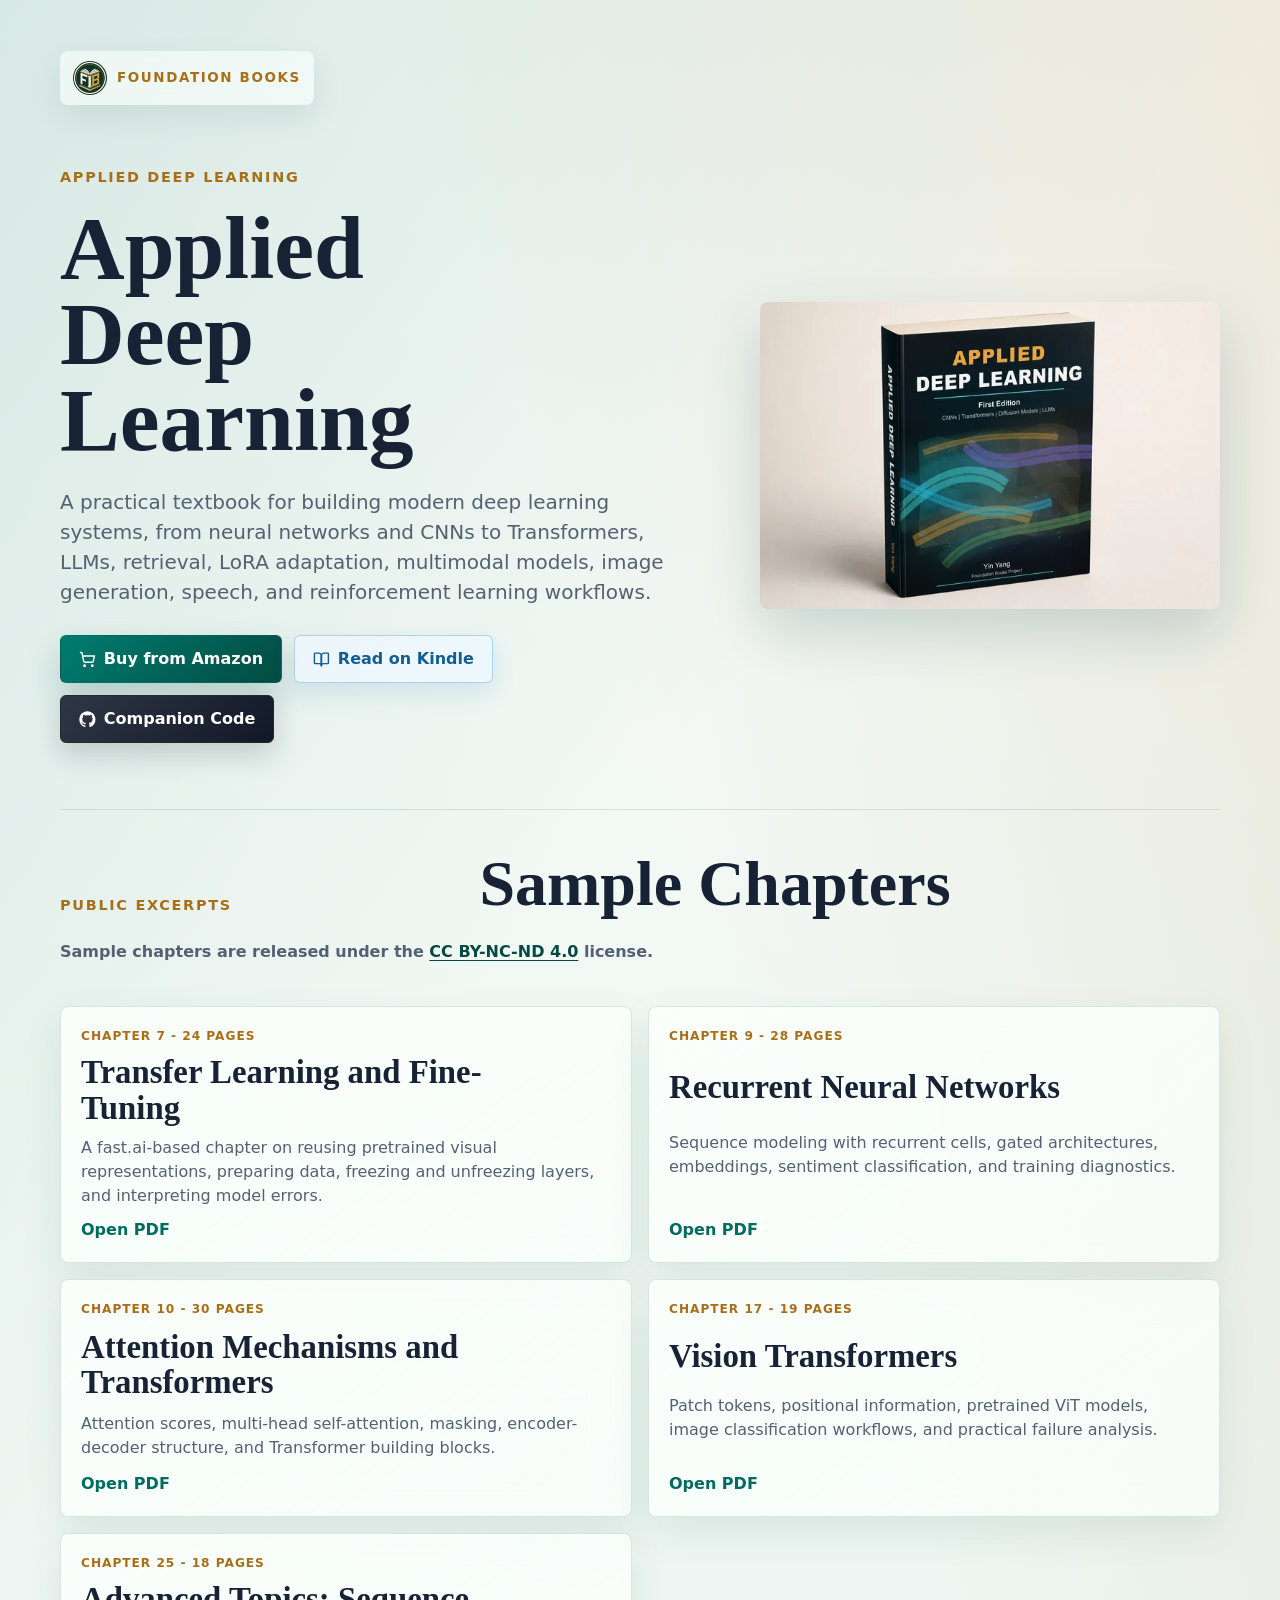
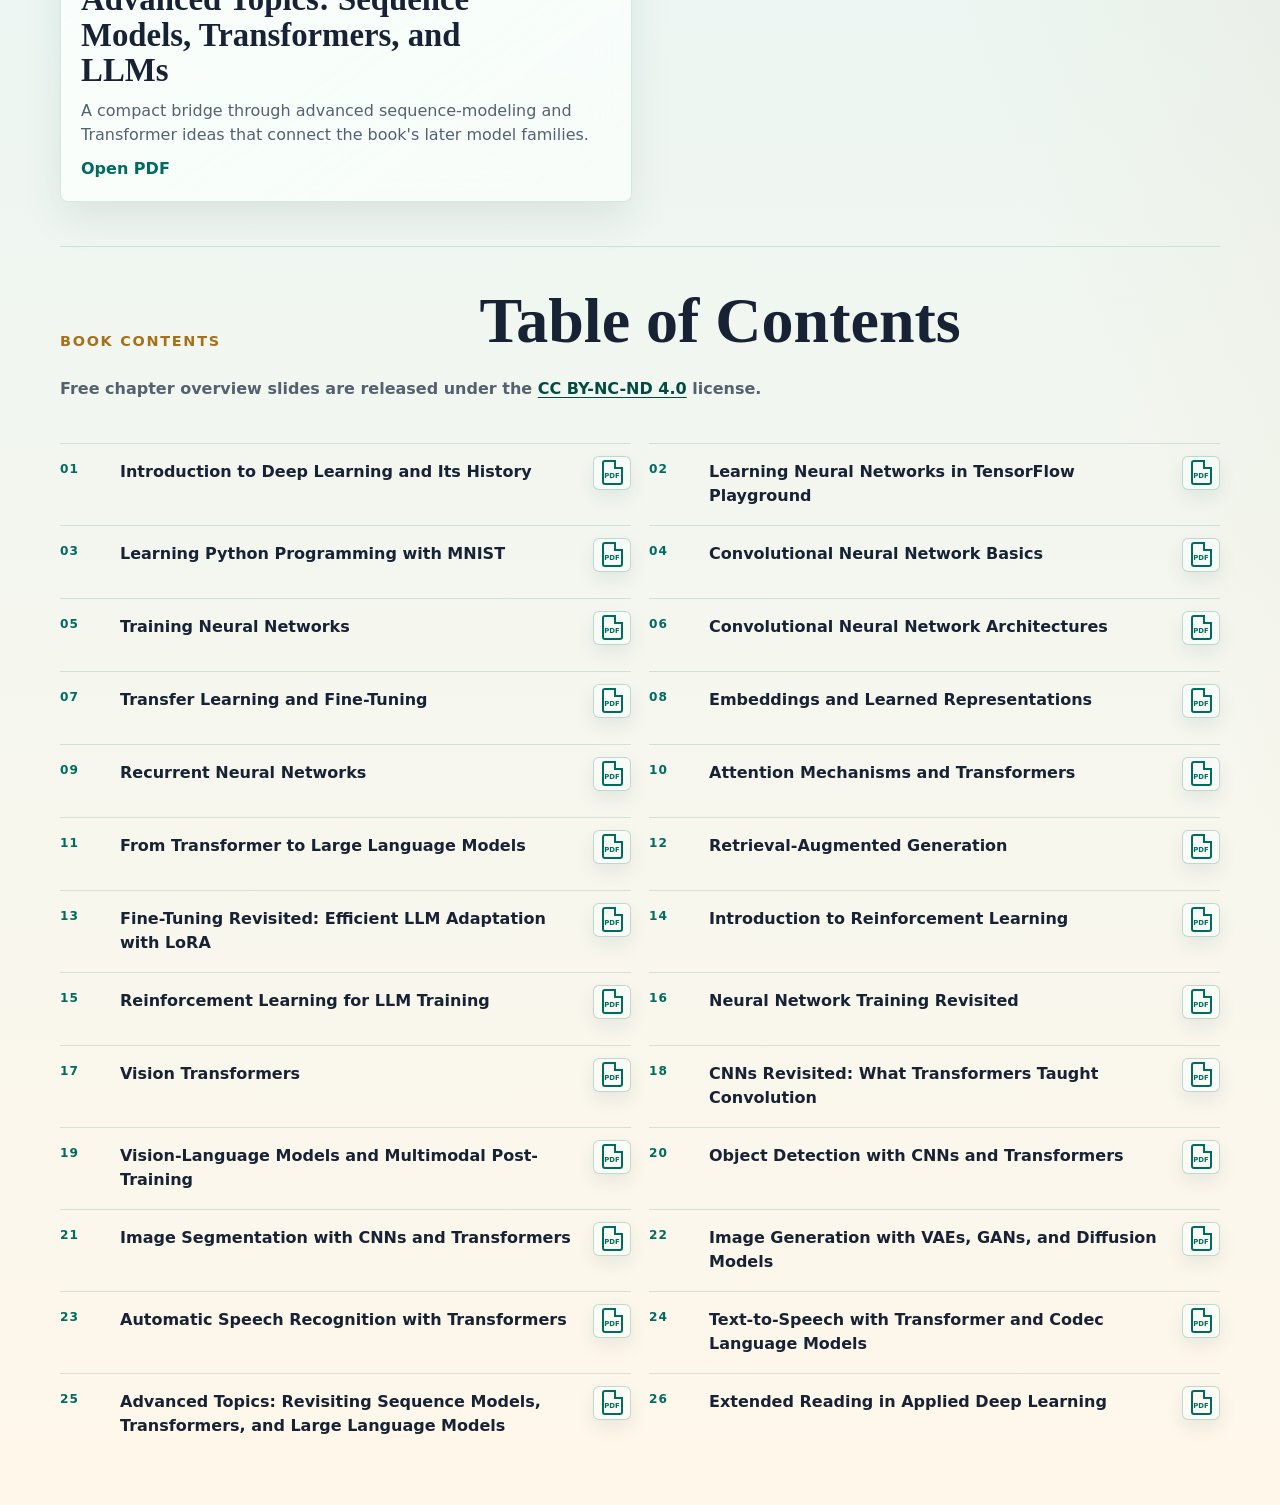
==== commit 12041fcd: "Optimize site image delivery" ====
--- a/applied-deep-learning/index.html
+++ b/applied-deep-learning/index.html
@@ -14,10 +14,10 @@
       content="A Foundation Books textbook page with sample chapters, free chapter overview slides, table of contents, Amazon, and companion code."
     >
     <meta property="og:type" content="book">
-    <meta property="og:image" content="../assets/applied-deep-learning-paperback-imagegen-mockup.png">
-    <link rel="icon" type="image/png" href="../assets/foundation-books-logo.png">
-    <link rel="apple-touch-icon" href="../assets/foundation-books-logo.png">
-    <link rel="stylesheet" href="../styles.css?v=adl-glass-hero-20260624-1">
+    <meta property="og:image" content="../assets/applied-deep-learning-paperback-imagegen-mockup-1200.jpg">
+    <link rel="icon" type="image/png" sizes="96x96" href="../assets/foundation-books-logo-96.png">
+    <link rel="apple-touch-icon" sizes="180x180" href="../assets/foundation-books-logo-180.png">
+    <link rel="stylesheet" href="../styles.css?v=site-20260626-2">
   </head>
   <body class="adl-site-theme">
     <main class="page book-page">
@@ -25,10 +25,17 @@
         <a class="site-brand" href="../">
           <img
             class="site-brand-logo"
-            src="../assets/foundation-books-logo.png"
+            src="../assets/foundation-books-logo-68.png"
+            srcset="
+              ../assets/foundation-books-logo-68.png 68w,
+              ../assets/foundation-books-logo-96.png 96w,
+              ../assets/foundation-books-logo-152.png 152w
+            "
+            sizes="34px"
             alt=""
-            width="460"
-            height="460"
+            width="68"
+            height="68"
+            decoding="async"
           >
           <span>Foundation Books</span>
         </a>
@@ -101,12 +108,33 @@
           </div>
         </div>
         <figure class="cover-panel hero-mockup">
-          <img
-            src="../assets/applied-deep-learning-paperback-imagegen-mockup.png"
-            alt="Paperback mockup of Applied Deep Learning"
-            width="1536"
-            height="1024"
-          >
+          <picture>
+            <source
+              type="image/webp"
+              srcset="
+                ../assets/applied-deep-learning-paperback-imagegen-mockup-640.webp 640w,
+                ../assets/applied-deep-learning-paperback-imagegen-mockup-920.webp 920w,
+                ../assets/applied-deep-learning-paperback-imagegen-mockup-1200.webp 1200w,
+                ../assets/applied-deep-learning-paperback-imagegen-mockup-1536.webp 1536w
+              "
+              sizes="(max-width: 460px) 280px, 460px"
+            >
+            <img
+              src="../assets/applied-deep-learning-paperback-imagegen-mockup-920.jpg"
+              srcset="
+                ../assets/applied-deep-learning-paperback-imagegen-mockup-640.jpg 640w,
+                ../assets/applied-deep-learning-paperback-imagegen-mockup-920.jpg 920w,
+                ../assets/applied-deep-learning-paperback-imagegen-mockup-1200.jpg 1200w,
+                ../assets/applied-deep-learning-paperback-imagegen-mockup-1536.jpg 1536w
+              "
+              sizes="(max-width: 460px) 280px, 460px"
+              alt="Paperback mockup of Applied Deep Learning"
+              width="920"
+              height="613"
+              decoding="async"
+              fetchpriority="high"
+            >
+          </picture>
         </figure>
       </section>
       <section class="samples" aria-labelledby="sample-chapters">
--- a/styles.css
+++ b/styles.css
@@ -145,6 +145,13 @@
   height: auto;
   border-radius: 4px;
   box-shadow: 0 22px 52px rgba(24, 33, 47, 0.18);
+}
+
+.book-card picture,
+.cover-panel picture,
+.cover-stack picture {
+  display: block;
+  min-width: 0;
 }
 
 .book-card-cover,
@@ -1397,3 +1404,328 @@
     width: 100%;
   }
 }
+
+body.mdl-site-theme {
+  --ink: #15252d;
+  --muted: #52636a;
+  --line: rgba(20, 126, 135, 0.18);
+  --glass-strong: rgba(249, 255, 253, 0.76);
+  --glass-border: rgba(228, 249, 247, 0.78);
+  --glass-line: rgba(20, 126, 135, 0.14);
+  --shadow-soft: 0 24px 66px rgba(10, 73, 84, 0.14);
+  --shadow-card: 0 16px 40px rgba(10, 73, 84, 0.09);
+  --accent: #0c7f89;
+  --accent-strong: #0c5060;
+  --gold: #b27518;
+  --lavender: #8f7fc3;
+  position: relative;
+  overflow-x: hidden;
+  background:
+    linear-gradient(130deg, rgba(20, 190, 198, 0.13), rgba(20, 190, 198, 0) 34%),
+    linear-gradient(250deg, rgba(178, 117, 24, 0.12), rgba(178, 117, 24, 0) 38%),
+    linear-gradient(180deg, #f8fcfb 0%, #edf8f7 52%, #fff8ea 100%);
+}
+
+body.mdl-site-theme::before,
+body.mdl-site-theme::after {
+  position: fixed;
+  inset: 0;
+  z-index: -2;
+  pointer-events: none;
+  content: "";
+}
+
+body.mdl-site-theme::before {
+  background-image:
+    linear-gradient(rgba(20, 126, 135, 0.07) 1px, transparent 1px),
+    linear-gradient(90deg, rgba(20, 126, 135, 0.07) 1px, transparent 1px);
+  background-size: 84px 84px;
+  mask-image: linear-gradient(to bottom, rgba(0, 0, 0, 0.52), transparent 82%);
+  opacity: 0.24;
+}
+
+body.mdl-site-theme::after {
+  z-index: -1;
+  background:
+    linear-gradient(110deg, transparent 0 16%, rgba(255, 252, 240, 0.58) 16% 17%, transparent 17% 54%, rgba(20, 190, 198, 0.1) 54% 55%, transparent 55%),
+    linear-gradient(25deg, transparent 0 61%, rgba(143, 127, 195, 0.1) 61% 62%, transparent 62%),
+    linear-gradient(180deg, rgba(255, 255, 255, 0.26), rgba(255, 255, 255, 0));
+  opacity: 0.72;
+}
+
+body.mdl-site-theme a {
+  text-underline-offset: 0.16em;
+}
+
+body.mdl-site-theme .page {
+  position: relative;
+  isolation: isolate;
+}
+
+body.mdl-site-theme .site-nav {
+  position: sticky;
+  top: clamp(10px, 2vw, 18px);
+  z-index: 20;
+}
+
+body.mdl-site-theme .site-nav a {
+  padding: 9px 12px;
+  border: 1px solid var(--glass-border);
+  border-radius: 8px;
+  background: rgba(249, 255, 253, 0.62);
+  box-shadow: 0 12px 30px rgba(10, 73, 84, 0.09);
+  -webkit-backdrop-filter: blur(18px) saturate(1.18);
+  backdrop-filter: blur(18px) saturate(1.18);
+}
+
+body.mdl-site-theme .site-nav a:hover,
+body.mdl-site-theme .site-nav a:focus-visible {
+  border-color: rgba(12, 127, 137, 0.34);
+  background: rgba(249, 255, 253, 0.82);
+}
+
+body.mdl-site-theme .hero {
+  min-height: min(640px, calc(100vh - clamp(190px, 22vw, 250px)));
+}
+
+body.mdl-site-theme .book-page .hero.mdl-cover-hero {
+  grid-template-columns: minmax(0, 1fr) minmax(260px, 420px);
+}
+
+body.mdl-site-theme .book-page .hero.mdl-hardcover-hero {
+  grid-template-columns: minmax(0, 0.95fr) minmax(400px, 620px);
+}
+
+body.mdl-site-theme .cover-panel.mdl-cover-showcase {
+  position: relative;
+  justify-self: center;
+  width: min(100%, 380px);
+  max-width: none;
+  padding: clamp(14px, 2.4vw, 22px);
+  border: 1px solid var(--glass-border);
+  border-radius: 8px;
+  overflow: hidden;
+  background:
+    linear-gradient(145deg, rgba(249, 255, 253, 0.78), rgba(249, 255, 253, 0.38)),
+    linear-gradient(315deg, rgba(12, 127, 137, 0.13), rgba(143, 127, 195, 0.1));
+  box-shadow: var(--shadow-soft);
+  -webkit-backdrop-filter: blur(22px) saturate(1.22);
+  backdrop-filter: blur(22px) saturate(1.22);
+}
+
+body.mdl-site-theme .cover-panel.mdl-cover-showcase::before {
+  position: absolute;
+  inset: 0;
+  pointer-events: none;
+  background:
+    linear-gradient(120deg, rgba(255, 252, 240, 0.7), rgba(255, 252, 240, 0) 42%),
+    linear-gradient(180deg, rgba(249, 255, 253, 0), rgba(12, 127, 137, 0.1));
+  content: "";
+}
+
+body.mdl-site-theme .cover-panel.mdl-cover-showcase img {
+  position: relative;
+  border-radius: 6px;
+  box-shadow: 0 28px 70px rgba(24, 33, 47, 0.24);
+}
+
+body.mdl-site-theme .cover-panel.mdl-hardcover-showcase {
+  align-self: center;
+  justify-self: center;
+  width: min(100%, 620px);
+  max-width: none;
+}
+
+body.mdl-site-theme .cover-panel.mdl-hardcover-showcase img {
+  border-radius: 8px;
+  box-shadow: 0 24px 58px rgba(10, 73, 84, 0.18);
+}
+
+body.mdl-site-theme .button {
+  border: 1px solid var(--glass-line);
+  background: var(--glass-strong);
+  box-shadow: 0 10px 24px rgba(17, 24, 39, 0.08);
+  -webkit-backdrop-filter: blur(18px) saturate(1.16);
+  backdrop-filter: blur(18px) saturate(1.16);
+}
+
+body.mdl-site-theme .button.primary {
+  border-color: rgba(12, 127, 137, 0.48);
+  background: linear-gradient(135deg, #0d98a3 0%, #0c5060 100%);
+  color: #ffffff;
+  box-shadow: 0 16px 34px rgba(10, 105, 118, 0.22);
+}
+
+body.mdl-site-theme .button.primary:hover,
+body.mdl-site-theme .button.primary:focus-visible {
+  border-color: rgba(12, 80, 96, 0.7);
+  background: linear-gradient(135deg, #13aab5 0%, #083f4c 100%);
+}
+
+body.mdl-site-theme .button.kindle {
+  border-color: rgba(178, 117, 24, 0.32);
+  background: rgba(255, 244, 222, 0.76);
+  color: #84540f;
+  box-shadow: 0 10px 24px rgba(178, 117, 24, 0.12);
+}
+
+body.mdl-site-theme .button.kindle:hover,
+body.mdl-site-theme .button.kindle:focus-visible {
+  border-color: rgba(178, 117, 24, 0.48);
+  background: rgba(255, 244, 222, 0.94);
+  color: #84540f;
+  box-shadow: 0 14px 30px rgba(178, 117, 24, 0.16);
+}
+
+body.mdl-site-theme .button.github {
+  border-color: #24292f;
+  background: linear-gradient(135deg, #2f3746 0%, #111827 100%);
+  color: #ffffff;
+  box-shadow: 0 12px 28px rgba(24, 33, 47, 0.18);
+}
+
+body.mdl-site-theme .button.github:hover,
+body.mdl-site-theme .button.github:focus-visible {
+  border-color: #111827;
+  background: linear-gradient(135deg, #2f3746 0%, #111827 100%);
+  box-shadow: 0 14px 32px rgba(17, 24, 39, 0.26);
+}
+
+body.mdl-site-theme .button:focus-visible,
+body.mdl-site-theme .sample-card:focus-visible,
+body.mdl-site-theme .book-card:focus-visible,
+body.mdl-site-theme .book-card-cover:focus-visible,
+body.mdl-site-theme .book-card-title-link:focus-visible,
+body.mdl-site-theme .toc-slide-link:focus-visible {
+  outline: 3px solid rgba(12, 127, 137, 0.28);
+  outline-offset: 3px;
+}
+
+body.mdl-site-theme .sample-card,
+body.mdl-site-theme .toc-list li {
+  border-color: var(--glass-line);
+}
+
+body.mdl-site-theme .sample-card {
+  background:
+    linear-gradient(145deg, rgba(249, 255, 253, 0.76), rgba(249, 255, 253, 0.46)),
+    rgba(249, 255, 253, 0.56);
+  box-shadow: var(--shadow-card);
+  -webkit-backdrop-filter: blur(18px) saturate(1.18);
+  backdrop-filter: blur(18px) saturate(1.18);
+}
+
+body.mdl-site-theme .sample-card:hover,
+body.mdl-site-theme .sample-card:focus-visible {
+  border-color: rgba(12, 127, 137, 0.4);
+  background:
+    linear-gradient(145deg, rgba(249, 255, 253, 0.9), rgba(249, 255, 253, 0.62)),
+    rgba(249, 255, 253, 0.82);
+}
+
+body.mdl-site-theme .contents,
+body.mdl-site-theme .samples {
+  border-top-color: var(--glass-line);
+}
+
+body.mdl-site-theme .toc-slide-link {
+  border-color: rgba(12, 127, 137, 0.24);
+  background: rgba(249, 255, 253, 0.56);
+  box-shadow: 0 8px 18px rgba(10, 73, 84, 0.08);
+  -webkit-backdrop-filter: blur(14px) saturate(1.14);
+  backdrop-filter: blur(14px) saturate(1.14);
+}
+
+body.mdl-site-theme .toc-slide-link:hover,
+body.mdl-site-theme .toc-slide-link:focus-visible {
+  border-color: rgba(12, 127, 137, 0.42);
+  background: rgba(249, 255, 253, 0.82);
+}
+
+body.mdl-site-theme .toc-slide-icon::before {
+  background: #f5fbfa;
+}
+
+body.mdl-site-theme .license-note a {
+  color: var(--accent-strong);
+  font-weight: 900;
+}
+
+@media (prefers-reduced-motion: no-preference) {
+  body.mdl-site-theme .site-nav a,
+  body.mdl-site-theme .button,
+  body.mdl-site-theme .sample-card,
+  body.mdl-site-theme .toc-slide-link {
+    transition:
+      border-color 160ms ease,
+      background 160ms ease,
+      box-shadow 160ms ease,
+      color 160ms ease,
+      transform 160ms ease;
+  }
+
+  body.mdl-site-theme .site-nav a:hover,
+  body.mdl-site-theme .site-nav a:focus-visible,
+  body.mdl-site-theme .button:hover,
+  body.mdl-site-theme .button:focus-visible,
+  body.mdl-site-theme .sample-card:hover,
+  body.mdl-site-theme .sample-card:focus-visible,
+  body.mdl-site-theme .toc-slide-link:hover,
+  body.mdl-site-theme .toc-slide-link:focus-visible {
+    transform: translateY(-1px);
+  }
+
+  body.mdl-site-theme .button.github:hover,
+  body.mdl-site-theme .button.github:focus-visible {
+    transform: none;
+  }
+}
+
+@media (max-width: 960px) {
+  body.mdl-site-theme .book-page .hero.mdl-cover-hero,
+  body.mdl-site-theme .book-page .hero.mdl-hardcover-hero {
+    grid-template-columns: 1fr;
+  }
+
+  body.mdl-site-theme .cover-panel.mdl-hardcover-showcase {
+    width: min(100%, 560px);
+    max-width: none;
+  }
+
+  body.mdl-site-theme .cover-panel.mdl-cover-showcase {
+    width: min(100%, 340px);
+    max-width: none;
+  }
+}
+
+@media (max-width: 620px) {
+  body.mdl-site-theme .hero {
+    gap: 22px;
+  }
+}
+
+@media (max-width: 460px) {
+  body.mdl-site-theme .actions {
+    display: flex;
+    flex-wrap: wrap;
+    gap: 10px;
+    margin-top: 28px;
+  }
+
+  body.mdl-site-theme .actions .button {
+    width: auto;
+    min-height: 46px;
+    padding: 0 12px;
+  }
+
+  body.mdl-site-theme .cover-panel.mdl-cover-showcase {
+    width: min(100%, 270px);
+    max-width: none;
+    padding: 12px;
+  }
+
+  body.mdl-site-theme .cover-panel.mdl-hardcover-showcase {
+    width: min(100%, 420px);
+    max-width: none;
+  }
+}
